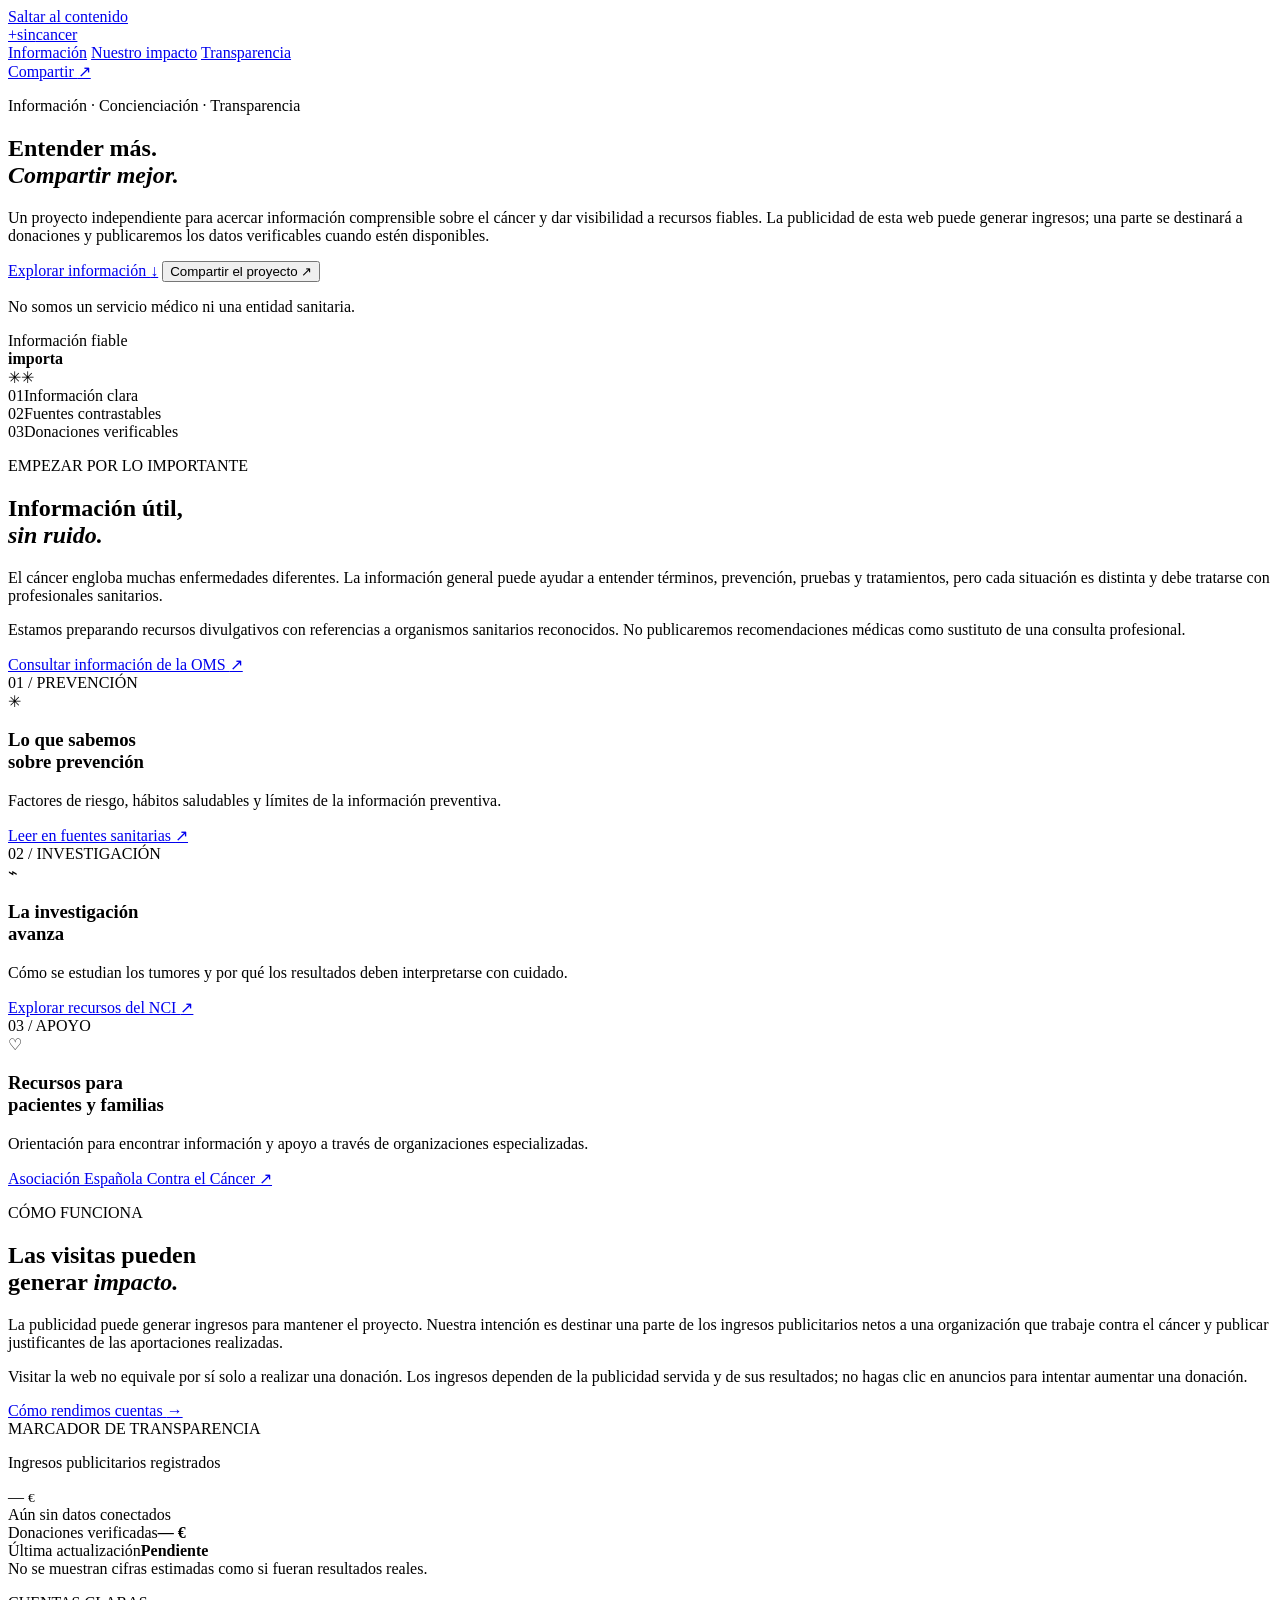
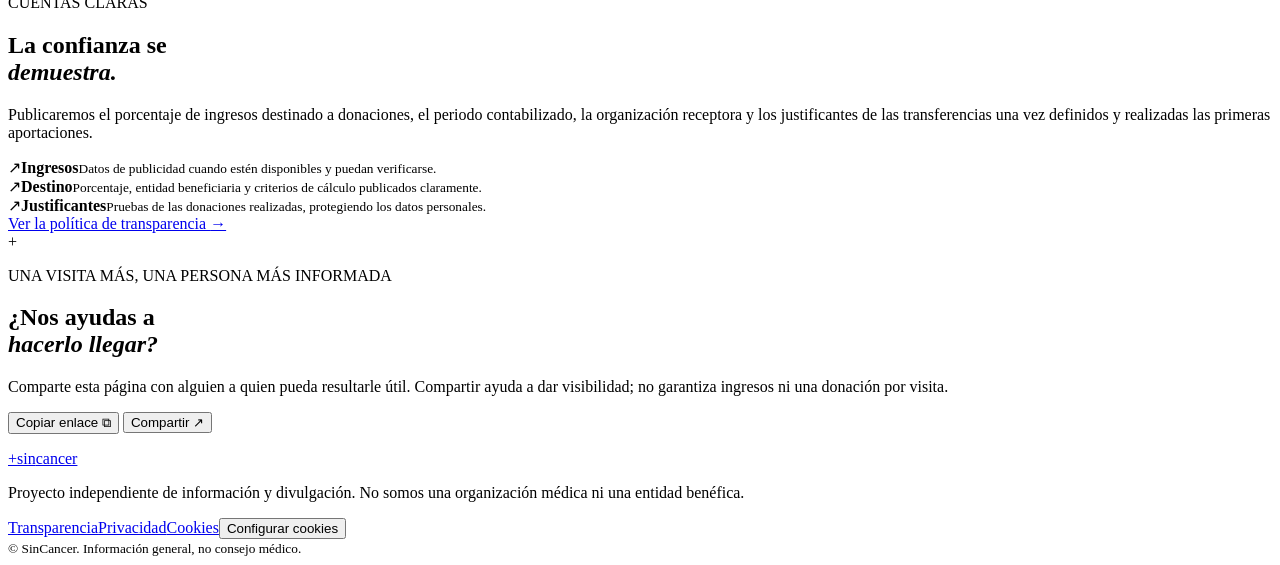
==== index.html @ ad0c5708 "Create initial SinCancer website" ====
<!doctype html>
<html lang="es">
<head>
  <meta charset="utf-8">
  <meta name="viewport" content="width=device-width, initial-scale=1">
  <meta name="theme-color" content="#123b35">
  <meta name="description" content="SinCancer comparte información clara sobre prevención, investigación y recursos relacionados con el cáncer. Parte de los ingresos publicitarios se destinará a donaciones, con información pública cuando existan aportaciones verificadas.">
  <meta property="og:type" content="website">
  <meta property="og:title" content="SinCancer — información que puede ayudar">
  <meta property="og:description" content="Información sobre el cáncer y un compromiso de transparencia con las donaciones.">
  <title>SinCancer — información que puede ayudar</title>
  <link rel="icon" href="data:image/svg+xml,%3Csvg xmlns='http://www.w3.org/2000/svg' viewBox='0 0 100 100'%3E%3Crect width='100' height='100' rx='24' fill='%23123b35'/%3E%3Cpath d='M50 18c-17 0-29 12-29 29 0 22 29 38 29 38s29-16 29-38C79 30 67 18 50 18z' fill='none' stroke='%23e8b66b' stroke-width='7'/%3E%3Cpath d='M34 49h32M50 33v32' stroke='%23fffaf2' stroke-width='7' stroke-linecap='round'/%3E%3C/svg>">
  <link rel="stylesheet" href="styles.css">
</head>
<body>
  <a class="skip-link" href="#contenido">Saltar al contenido</a>
  <header class="site-header">
    <a class="brand" href="#inicio" aria-label="SinCancer, inicio"><span class="brand-mark" aria-hidden="true">+</span><span>sin<span class="brand-accent">cancer</span></span></a>
    <nav aria-label="Navegación principal">
      <a href="#informacion">Información</a>
      <a href="#impacto">Nuestro impacto</a>
      <a href="#transparencia">Transparencia</a>
    </nav>
    <a class="header-cta" href="#compartir">Compartir <span aria-hidden="true">↗</span></a>
  </header>

  <main id="contenido">
    <section class="hero" id="inicio">
      <div class="hero-copy">
        <p class="eyebrow"><span class="eyebrow-dot"></span> Información · Concienciación · Transparencia</p>
        <h1>Entender más.<br><em>Compartir mejor.</em></h1>
        <p class="hero-intro">Un proyecto independiente para acercar información comprensible sobre el cáncer y dar visibilidad a recursos fiables. La publicidad de esta web puede generar ingresos; una parte se destinará a donaciones y publicaremos los datos verificables cuando estén disponibles.</p>
        <div class="hero-actions">
          <a class="button button-primary" href="#informacion">Explorar información <span aria-hidden="true">↓</span></a>
          <button class="button button-secondary" id="share-hero" type="button">Compartir el proyecto <span aria-hidden="true">↗</span></button>
        </div>
        <p class="small-note">No somos un servicio médico ni una entidad sanitaria.</p>
      </div>
      <div class="hero-art" aria-label="Ilustración decorativa de un lazo de concienciación">
        <div class="art-orbit orbit-one"></div><div class="art-orbit orbit-two"></div>
        <div class="art-sun"></div>
        <div class="ribbon" aria-hidden="true"><span></span></div>
        <div class="art-caption"><span class="caption-dot"></span><span>Información fiable<br><strong>importa</strong></span></div>
        <span class="art-star star-one">✳</span><span class="art-star star-two">✳</span>
      </div>
    </section>

    <section class="trust-strip" aria-label="Principios del proyecto">
      <div><span class="strip-icon">01</span><span>Información clara</span></div>
      <div><span class="strip-icon">02</span><span>Fuentes contrastables</span></div>
      <div><span class="strip-icon">03</span><span>Donaciones verificables</span></div>
    </section>

    <section class="section intro-section" id="informacion">
      <div class="section-heading">
        <p class="eyebrow">EMPEZAR POR LO IMPORTANTE</p>
        <h2>Información útil,<br><em>sin ruido.</em></h2>
      </div>
      <div class="intro-text">
        <p>El cáncer engloba muchas enfermedades diferentes. La información general puede ayudar a entender términos, prevención, pruebas y tratamientos, pero cada situación es distinta y debe tratarse con profesionales sanitarios.</p>
        <p>Estamos preparando recursos divulgativos con referencias a organismos sanitarios reconocidos. No publicaremos recomendaciones médicas como sustituto de una consulta profesional.</p>
        <a class="text-link" href="https://www.who.int/es/health-topics/cancer" target="_blank" rel="noopener noreferrer">Consultar información de la OMS <span aria-hidden="true">↗</span></a>
      </div>
    </section>

    <section class="topics" aria-label="Temas informativos">
      <article class="topic-card topic-dark">
        <div class="topic-number">01 / PREVENCIÓN</div><div class="topic-symbol" aria-hidden="true">✳</div>
        <h3>Lo que sabemos<br>sobre prevención</h3>
        <p>Factores de riesgo, hábitos saludables y límites de la información preventiva.</p>
        <a href="https://www.who.int/es/health-topics/cancer" target="_blank" rel="noopener noreferrer">Leer en fuentes sanitarias <span>↗</span></a>
      </article>
      <article class="topic-card topic-light">
        <div class="topic-number">02 / INVESTIGACIÓN</div><div class="topic-symbol" aria-hidden="true">⌁</div>
        <h3>La investigación<br>avanza</h3>
        <p>Cómo se estudian los tumores y por qué los resultados deben interpretarse con cuidado.</p>
        <a href="https://www.cancer.gov/espanol" target="_blank" rel="noopener noreferrer">Explorar recursos del NCI <span>↗</span></a>
      </article>
      <article class="topic-card topic-peach">
        <div class="topic-number">03 / APOYO</div><div class="topic-symbol" aria-hidden="true">♡</div>
        <h3>Recursos para<br>pacientes y familias</h3>
        <p>Orientación para encontrar información y apoyo a través de organizaciones especializadas.</p>
        <a href="https://www.contraelcancer.es/" target="_blank" rel="noopener noreferrer">Asociación Española Contra el Cáncer <span>↗</span></a>
      </article>
    </section>

    <section class="impact-section" id="impacto">
      <div class="impact-copy">
        <p class="eyebrow eyebrow-light">CÓMO FUNCIONA</p>
        <h2>Las visitas pueden<br>generar <em>impacto.</em></h2>
        <p>La publicidad puede generar ingresos para mantener el proyecto. Nuestra intención es destinar una parte de los ingresos publicitarios netos a una organización que trabaje contra el cáncer y publicar justificantes de las aportaciones realizadas.</p>
        <p class="impact-caveat">Visitar la web no equivale por sí solo a realizar una donación. Los ingresos dependen de la publicidad servida y de sus resultados; no hagas clic en anuncios para intentar aumentar una donación.</p>
        <a class="button button-cream" href="#transparencia">Cómo rendimos cuentas <span aria-hidden="true">→</span></a>
      </div>
      <div class="impact-panel">
        <div class="panel-top"><span>MARCADOR DE TRANSPARENCIA</span><span class="live-dot"></span></div>
        <div class="metric-block">
          <p>Ingresos publicitarios registrados</p>
          <div class="metric-value">— <small>€</small></div>
          <span class="metric-status">Aún sin datos conectados</span>
        </div>
        <div class="metric-divider"></div>
        <div class="metric-row"><span>Donaciones verificadas</span><strong>— €</strong></div>
        <div class="metric-row"><span>Última actualización</span><strong>Pendiente</strong></div>
        <div class="panel-foot">No se muestran cifras estimadas como si fueran resultados reales.</div>
      </div>
    </section>

    <section class="section transparency-section" id="transparencia">
      <div class="section-heading">
        <p class="eyebrow">CUENTAS CLARAS</p>
        <h2>La confianza se<br><em>demuestra.</em></h2>
      </div>
      <div class="transparency-content">
        <p>Publicaremos el porcentaje de ingresos destinado a donaciones, el periodo contabilizado, la organización receptora y los justificantes de las transferencias una vez definidos y realizadas las primeras aportaciones.</p>
        <div class="transparency-list">
          <div><span class="check-mark">↗</span><span><strong>Ingresos</strong><small>Datos de publicidad cuando estén disponibles y puedan verificarse.</small></span></div>
          <div><span class="check-mark">↗</span><span><strong>Destino</strong><small>Porcentaje, entidad beneficiaria y criterios de cálculo publicados claramente.</small></span></div>
          <div><span class="check-mark">↗</span><span><strong>Justificantes</strong><small>Pruebas de las donaciones realizadas, protegiendo los datos personales.</small></span></div>
        </div>
        <a class="text-link" href="transparencia.html">Ver la política de transparencia <span aria-hidden="true">→</span></a>
      </div>
    </section>

    <section class="share-section" id="compartir">
      <div class="share-decoration" aria-hidden="true">+</div>
      <p class="eyebrow">UNA VISITA MÁS, UNA PERSONA MÁS INFORMADA</p>
      <h2>¿Nos ayudas a<br><em>hacerlo llegar?</em></h2>
      <p>Comparte esta página con alguien a quien pueda resultarle útil. Compartir ayuda a dar visibilidad; no garantiza ingresos ni una donación por visita.</p>
      <div class="share-actions">
        <button class="button button-primary" id="copy-link" type="button">Copiar enlace <span aria-hidden="true">⧉</span></button>
        <button class="button button-secondary" id="native-share" type="button">Compartir <span aria-hidden="true">↗</span></button>
      </div>
      <p class="share-feedback" id="share-feedback" role="status" aria-live="polite"></p>
    </section>
  </main>

  <footer class="site-footer">
    <a class="brand footer-brand" href="#inicio"><span class="brand-mark" aria-hidden="true">+</span><span>sin<span class="brand-accent">cancer</span></span></a>
    <p>Proyecto independiente de información y divulgación. No somos una organización médica ni una entidad benéfica.</p>
    <div class="footer-links"><a href="transparencia.html">Transparencia</a><a href="privacidad.html">Privacidad</a><a href="cookies.html">Cookies</a><button id="cookie-settings" type="button">Configurar cookies</button></div>
    <small>© <span id="year"></span> SinCancer. Información general, no consejo médico.</small>
  </footer>

  <div class="cookie-banner" id="cookie-banner" hidden>
    <div><strong>Tu privacidad importa</strong><p>Usaremos cookies no esenciales y tecnologías similares solo de acuerdo con tu elección. Consulta nuestra <a href="cookies.html">política de cookies</a>.</p></div>
    <div class="cookie-actions"><button class="button button-secondary button-small" id="reject-cookies" type="button">Rechazar opcionales</button><button class="button button-primary button-small" id="accept-cookies" type="button">Aceptar opcionales</button></div>
  </div>
  <script src="script.js" defer></script>
</body>
</html>
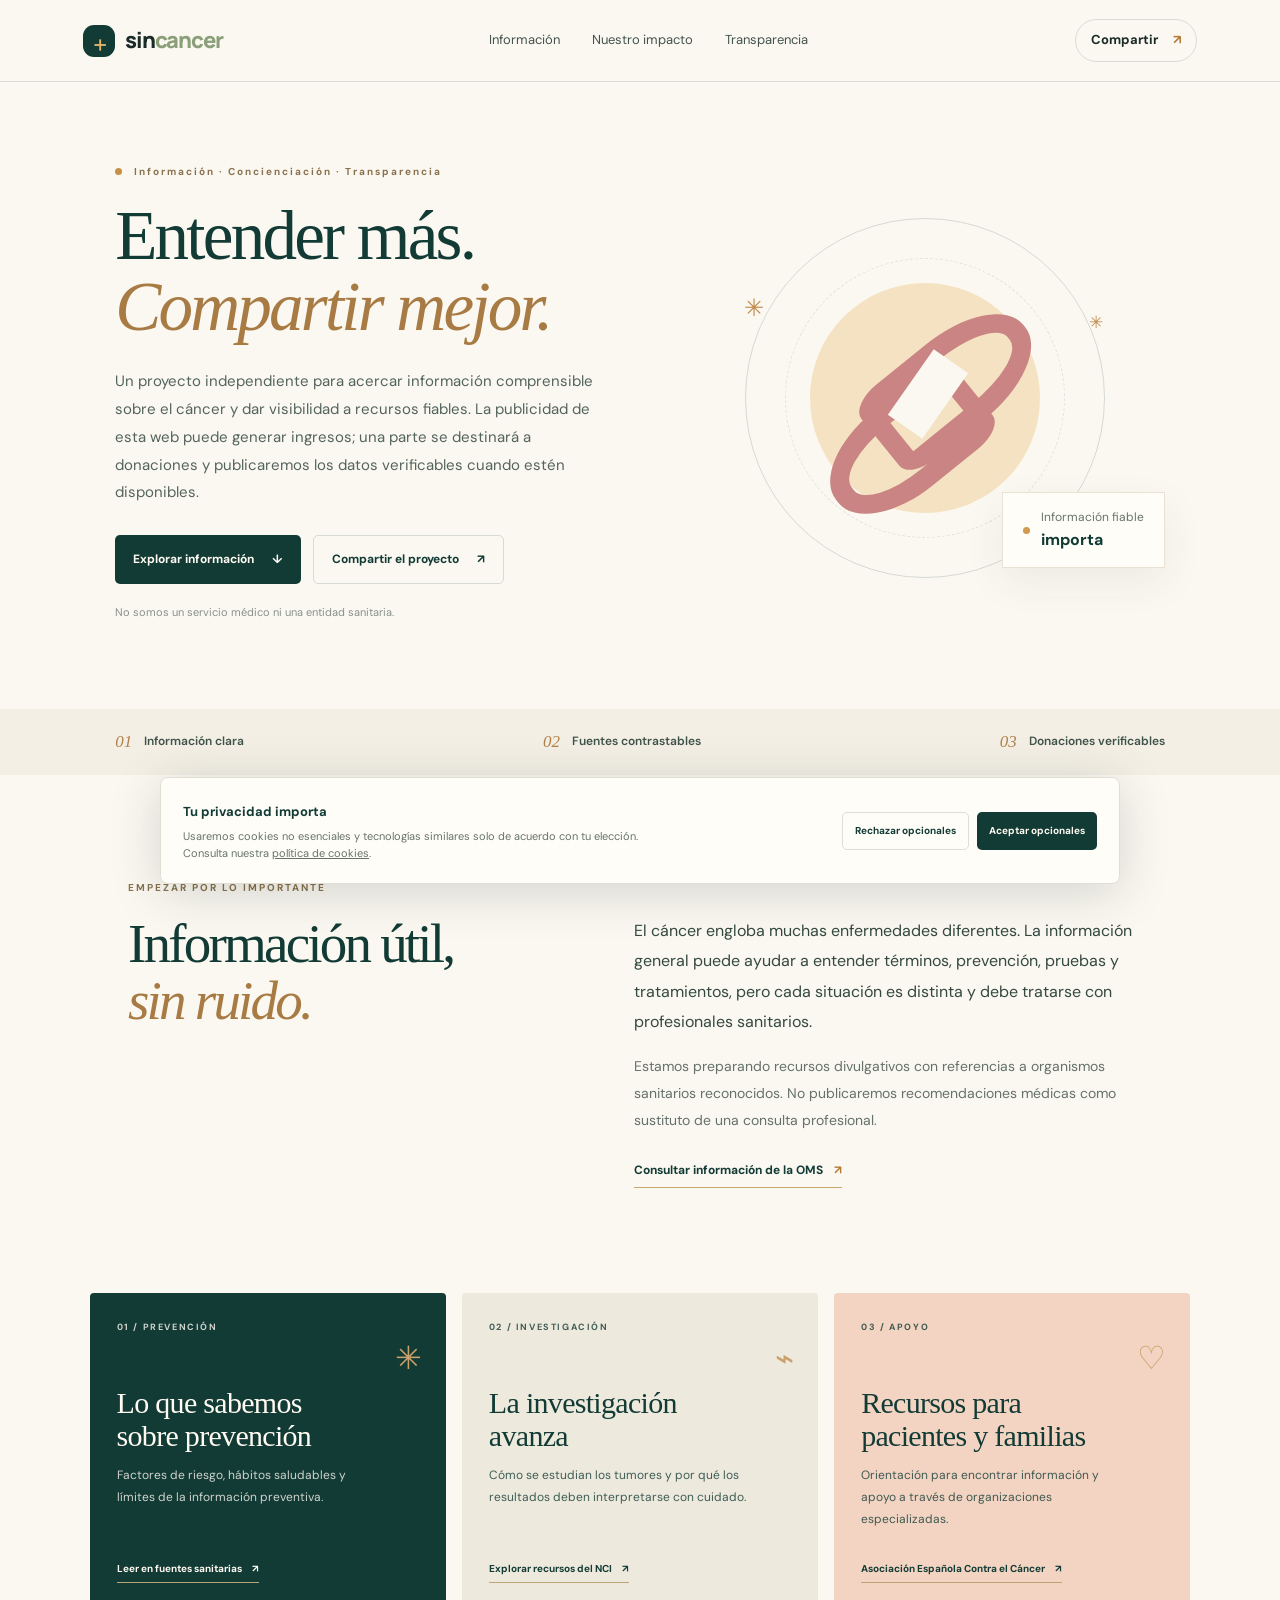
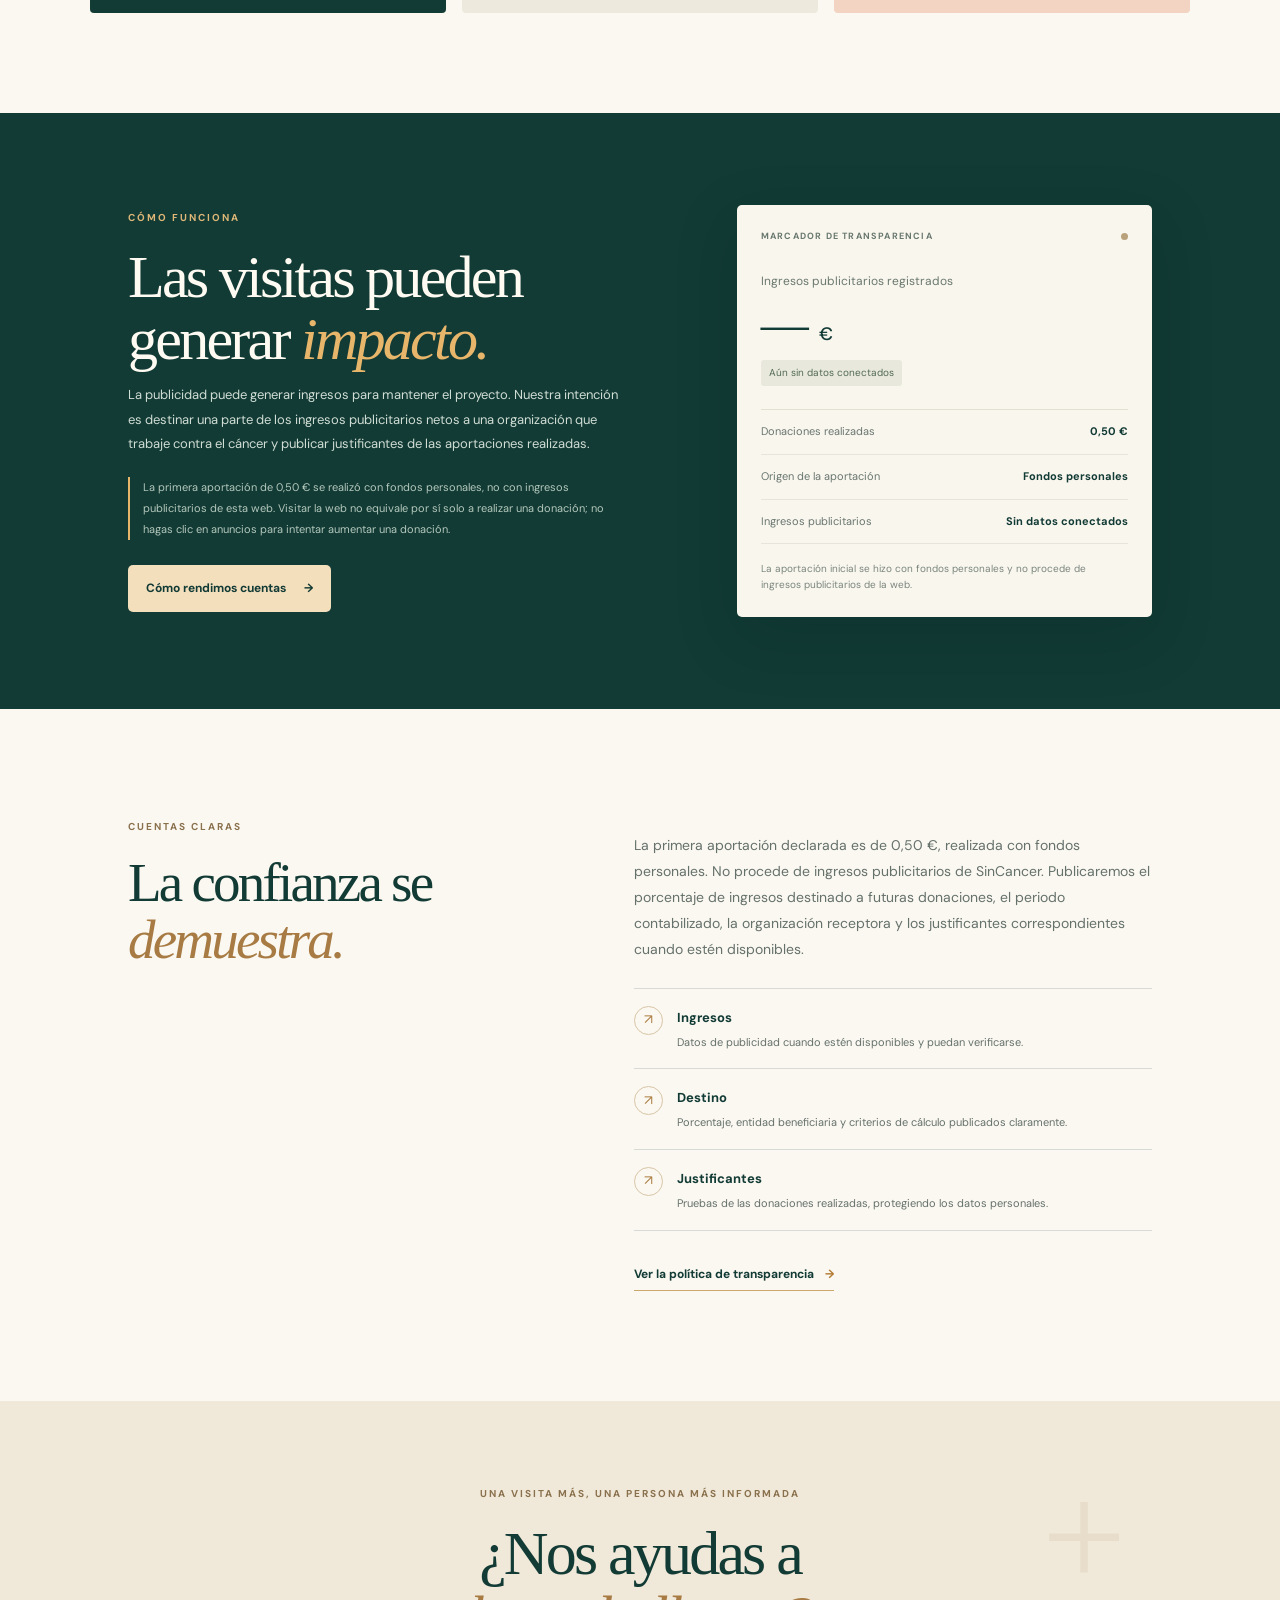
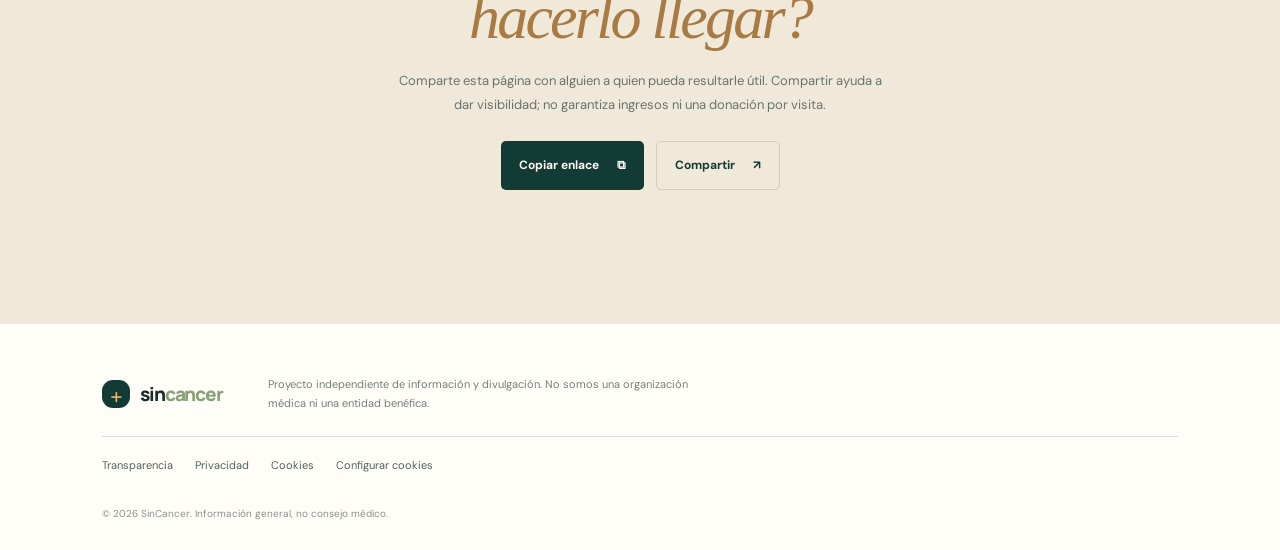
==== commit 5d135aee: "Actualizar marcador con primera donación personal" ====
--- a/index.html
+++ b/index.html
@@ -23,7 +23,6 @@
     </nav>
     <a class="header-cta" href="#compartir">Compartir <span aria-hidden="true">↗</span></a>
   </header>
-
   <main id="contenido">
     <section class="hero" id="inicio">
       <div class="hero-copy">
@@ -37,82 +36,51 @@
         <p class="small-note">No somos un servicio médico ni una entidad sanitaria.</p>
       </div>
       <div class="hero-art" aria-label="Ilustración decorativa de un lazo de concienciación">
-        <div class="art-orbit orbit-one"></div><div class="art-orbit orbit-two"></div>
-        <div class="art-sun"></div>
+        <div class="art-orbit orbit-one"></div><div class="art-orbit orbit-two"></div><div class="art-sun"></div>
         <div class="ribbon" aria-hidden="true"><span></span></div>
         <div class="art-caption"><span class="caption-dot"></span><span>Información fiable<br><strong>importa</strong></span></div>
         <span class="art-star star-one">✳</span><span class="art-star star-two">✳</span>
       </div>
     </section>
-
     <section class="trust-strip" aria-label="Principios del proyecto">
       <div><span class="strip-icon">01</span><span>Información clara</span></div>
       <div><span class="strip-icon">02</span><span>Fuentes contrastables</span></div>
       <div><span class="strip-icon">03</span><span>Donaciones verificables</span></div>
     </section>
-
     <section class="section intro-section" id="informacion">
-      <div class="section-heading">
-        <p class="eyebrow">EMPEZAR POR LO IMPORTANTE</p>
-        <h2>Información útil,<br><em>sin ruido.</em></h2>
-      </div>
+      <div class="section-heading"><p class="eyebrow">EMPEZAR POR LO IMPORTANTE</p><h2>Información útil,<br><em>sin ruido.</em></h2></div>
       <div class="intro-text">
         <p>El cáncer engloba muchas enfermedades diferentes. La información general puede ayudar a entender términos, prevención, pruebas y tratamientos, pero cada situación es distinta y debe tratarse con profesionales sanitarios.</p>
         <p>Estamos preparando recursos divulgativos con referencias a organismos sanitarios reconocidos. No publicaremos recomendaciones médicas como sustituto de una consulta profesional.</p>
         <a class="text-link" href="https://www.who.int/es/health-topics/cancer" target="_blank" rel="noopener noreferrer">Consultar información de la OMS <span aria-hidden="true">↗</span></a>
       </div>
     </section>
-
     <section class="topics" aria-label="Temas informativos">
-      <article class="topic-card topic-dark">
-        <div class="topic-number">01 / PREVENCIÓN</div><div class="topic-symbol" aria-hidden="true">✳</div>
-        <h3>Lo que sabemos<br>sobre prevención</h3>
-        <p>Factores de riesgo, hábitos saludables y límites de la información preventiva.</p>
-        <a href="https://www.who.int/es/health-topics/cancer" target="_blank" rel="noopener noreferrer">Leer en fuentes sanitarias <span>↗</span></a>
-      </article>
-      <article class="topic-card topic-light">
-        <div class="topic-number">02 / INVESTIGACIÓN</div><div class="topic-symbol" aria-hidden="true">⌁</div>
-        <h3>La investigación<br>avanza</h3>
-        <p>Cómo se estudian los tumores y por qué los resultados deben interpretarse con cuidado.</p>
-        <a href="https://www.cancer.gov/espanol" target="_blank" rel="noopener noreferrer">Explorar recursos del NCI <span>↗</span></a>
-      </article>
-      <article class="topic-card topic-peach">
-        <div class="topic-number">03 / APOYO</div><div class="topic-symbol" aria-hidden="true">♡</div>
-        <h3>Recursos para<br>pacientes y familias</h3>
-        <p>Orientación para encontrar información y apoyo a través de organizaciones especializadas.</p>
-        <a href="https://www.contraelcancer.es/" target="_blank" rel="noopener noreferrer">Asociación Española Contra el Cáncer <span>↗</span></a>
-      </article>
+      <article class="topic-card topic-dark"><div class="topic-number">01 / PREVENCIÓN</div><div class="topic-symbol" aria-hidden="true">✳</div><h3>Lo que sabemos<br>sobre prevención</h3><p>Factores de riesgo, hábitos saludables y límites de la información preventiva.</p><a href="https://www.who.int/es/health-topics/cancer" target="_blank" rel="noopener noreferrer">Leer en fuentes sanitarias <span>↗</span></a></article>
+      <article class="topic-card topic-light"><div class="topic-number">02 / INVESTIGACIÓN</div><div class="topic-symbol" aria-hidden="true">⌁</div><h3>La investigación<br>avanza</h3><p>Cómo se estudian los tumores y por qué los resultados deben interpretarse con cuidado.</p><a href="https://www.cancer.gov/espanol" target="_blank" rel="noopener noreferrer">Explorar recursos del NCI <span>↗</span></a></article>
+      <article class="topic-card topic-peach"><div class="topic-number">03 / APOYO</div><div class="topic-symbol" aria-hidden="true">♡</div><h3>Recursos para<br>pacientes y familias</h3><p>Orientación para encontrar información y apoyo a través de organizaciones especializadas.</p><a href="https://www.contraelcancer.es/" target="_blank" rel="noopener noreferrer">Asociación Española Contra el Cáncer <span>↗</span></a></article>
     </section>
-
     <section class="impact-section" id="impacto">
       <div class="impact-copy">
-        <p class="eyebrow eyebrow-light">CÓMO FUNCIONA</p>
-        <h2>Las visitas pueden<br>generar <em>impacto.</em></h2>
+        <p class="eyebrow eyebrow-light">CÓMO FUNCIONA</p><h2>Las visitas pueden<br>generar <em>impacto.</em></h2>
         <p>La publicidad puede generar ingresos para mantener el proyecto. Nuestra intención es destinar una parte de los ingresos publicitarios netos a una organización que trabaje contra el cáncer y publicar justificantes de las aportaciones realizadas.</p>
-        <p class="impact-caveat">Visitar la web no equivale por sí solo a realizar una donación. Los ingresos dependen de la publicidad servida y de sus resultados; no hagas clic en anuncios para intentar aumentar una donación.</p>
+        <p class="impact-caveat">La primera aportación de 0,50 € se realizó con fondos personales, no con ingresos publicitarios de esta web. Visitar la web no equivale por sí solo a realizar una donación; no hagas clic en anuncios para intentar aumentar una donación.</p>
         <a class="button button-cream" href="#transparencia">Cómo rendimos cuentas <span aria-hidden="true">→</span></a>
       </div>
       <div class="impact-panel">
         <div class="panel-top"><span>MARCADOR DE TRANSPARENCIA</span><span class="live-dot"></span></div>
-        <div class="metric-block">
-          <p>Ingresos publicitarios registrados</p>
-          <div class="metric-value">— <small>€</small></div>
-          <span class="metric-status">Aún sin datos conectados</span>
-        </div>
+        <div class="metric-block"><p>Ingresos publicitarios registrados</p><div class="metric-value">— <small>€</small></div><span class="metric-status">Aún sin datos conectados</span></div>
         <div class="metric-divider"></div>
-        <div class="metric-row"><span>Donaciones verificadas</span><strong>— €</strong></div>
-        <div class="metric-row"><span>Última actualización</span><strong>Pendiente</strong></div>
-        <div class="panel-foot">No se muestran cifras estimadas como si fueran resultados reales.</div>
+        <div class="metric-row"><span>Donaciones realizadas</span><strong>0,50 €</strong></div>
+        <div class="metric-row"><span>Origen de la aportación</span><strong>Fondos personales</strong></div>
+        <div class="metric-row"><span>Ingresos publicitarios</span><strong>Sin datos conectados</strong></div>
+        <div class="panel-foot">La aportación inicial se hizo con fondos personales y no procede de ingresos publicitarios de la web.</div>
       </div>
     </section>
-
     <section class="section transparency-section" id="transparencia">
-      <div class="section-heading">
-        <p class="eyebrow">CUENTAS CLARAS</p>
-        <h2>La confianza se<br><em>demuestra.</em></h2>
-      </div>
+      <div class="section-heading"><p class="eyebrow">CUENTAS CLARAS</p><h2>La confianza se<br><em>demuestra.</em></h2></div>
       <div class="transparency-content">
-        <p>Publicaremos el porcentaje de ingresos destinado a donaciones, el periodo contabilizado, la organización receptora y los justificantes de las transferencias una vez definidos y realizadas las primeras aportaciones.</p>
+        <p>La primera aportación declarada es de 0,50 €, realizada con fondos personales. No procede de ingresos publicitarios de SinCancer. Publicaremos el porcentaje de ingresos destinado a futuras donaciones, el periodo contabilizado, la organización receptora y los justificantes correspondientes cuando estén disponibles.</p>
         <div class="transparency-list">
           <div><span class="check-mark">↗</span><span><strong>Ingresos</strong><small>Datos de publicidad cuando estén disponibles y puedan verificarse.</small></span></div>
           <div><span class="check-mark">↗</span><span><strong>Destino</strong><small>Porcentaje, entidad beneficiaria y criterios de cálculo publicados claramente.</small></span></div>
@@ -121,31 +89,20 @@
         <a class="text-link" href="transparencia.html">Ver la política de transparencia <span aria-hidden="true">→</span></a>
       </div>
     </section>
-
     <section class="share-section" id="compartir">
-      <div class="share-decoration" aria-hidden="true">+</div>
-      <p class="eyebrow">UNA VISITA MÁS, UNA PERSONA MÁS INFORMADA</p>
-      <h2>¿Nos ayudas a<br><em>hacerlo llegar?</em></h2>
+      <div class="share-decoration" aria-hidden="true">+</div><p class="eyebrow">UNA VISITA MÁS, UNA PERSONA MÁS INFORMADA</p><h2>¿Nos ayudas a<br><em>hacerlo llegar?</em></h2>
       <p>Comparte esta página con alguien a quien pueda resultarle útil. Compartir ayuda a dar visibilidad; no garantiza ingresos ni una donación por visita.</p>
-      <div class="share-actions">
-        <button class="button button-primary" id="copy-link" type="button">Copiar enlace <span aria-hidden="true">⧉</span></button>
-        <button class="button button-secondary" id="native-share" type="button">Compartir <span aria-hidden="true">↗</span></button>
-      </div>
+      <div class="share-actions"><button class="button button-primary" id="copy-link" type="button">Copiar enlace <span aria-hidden="true">⧉</span></button><button class="button button-secondary" id="native-share" type="button">Compartir <span aria-hidden="true">↗</span></button></div>
       <p class="share-feedback" id="share-feedback" role="status" aria-live="polite"></p>
     </section>
   </main>
-
   <footer class="site-footer">
     <a class="brand footer-brand" href="#inicio"><span class="brand-mark" aria-hidden="true">+</span><span>sin<span class="brand-accent">cancer</span></span></a>
     <p>Proyecto independiente de información y divulgación. No somos una organización médica ni una entidad benéfica.</p>
     <div class="footer-links"><a href="transparencia.html">Transparencia</a><a href="privacidad.html">Privacidad</a><a href="cookies.html">Cookies</a><button id="cookie-settings" type="button">Configurar cookies</button></div>
     <small>© <span id="year"></span> SinCancer. Información general, no consejo médico.</small>
   </footer>
-
-  <div class="cookie-banner" id="cookie-banner" hidden>
-    <div><strong>Tu privacidad importa</strong><p>Usaremos cookies no esenciales y tecnologías similares solo de acuerdo con tu elección. Consulta nuestra <a href="cookies.html">política de cookies</a>.</p></div>
-    <div class="cookie-actions"><button class="button button-secondary button-small" id="reject-cookies" type="button">Rechazar opcionales</button><button class="button button-primary button-small" id="accept-cookies" type="button">Aceptar opcionales</button></div>
-  </div>
+  <div class="cookie-banner" id="cookie-banner" hidden><div><strong>Tu privacidad importa</strong><p>Usaremos cookies no esenciales y tecnologías similares solo de acuerdo con tu elección. Consulta nuestra <a href="cookies.html">política de cookies</a>.</p></div><div class="cookie-actions"><button class="button button-secondary button-small" id="reject-cookies" type="button">Rechazar opcionales</button><button class="button button-primary button-small" id="accept-cookies" type="button">Aceptar opcionales</button></div></div>
   <script src="script.js" defer></script>
 </body>
 </html>
--- a/styles.css
+++ b/styles.css
@@ -0,0 +1,4 @@
+@import url('https://fonts.googleapis.com/css2?family=DM+Sans:wght@400;500;600;700&family=Manrope:wght@400;500;600;700;800&display=swap');
+:root{--green:#123b35;--green2:#1d5148;--cream:#fbf8f1;--paper:#f3efe5;--peach:#f3d4c2;--gold:#e8b66b;--ink:#1b2c28;--muted:#64716b;--line:rgba(18,59,53,.15);--serif:Georgia,'Times New Roman',serif}
+*{box-sizing:border-box}html{scroll-behavior:smooth;scroll-padding-top:90px}body{margin:0;background:var(--cream);color:var(--ink);font-family:'DM Sans',Arial,sans-serif;line-height:1.6}a{color:inherit;text-decoration:none}button{font:inherit;cursor:pointer}.skip-link{position:absolute;left:-9999px;top:8px;background:#fff;padding:10px;z-index:20}.skip-link:focus{left:8px}.site-header{height:82px;padding:0 6.5%;display:flex;align-items:center;justify-content:space-between;border-bottom:1px solid var(--line);background:rgba(251,248,241,.94);position:sticky;top:0;z-index:10;backdrop-filter:blur(12px)}.brand{display:inline-flex;align-items:center;gap:10px;font-family:Manrope,sans-serif;font-size:22px;font-weight:800;letter-spacing:-1.2px}.brand-mark{display:grid;place-items:center;width:32px;height:32px;background:var(--green);color:var(--gold);border-radius:11px;font-size:25px;font-weight:500}.brand-accent{color:#8b9f79}.site-header nav{display:flex;gap:32px;font-size:13px;color:#43534d}.site-header nav a:hover,.footer-links a:hover{color:#b37c35}.header-cta{border:1px solid var(--line);padding:10px 15px;border-radius:30px;font-size:13px;font-weight:700}.header-cta span{margin-left:12px;color:#b37c35}.hero{min-height:590px;padding:82px 9% 76px;display:grid;grid-template-columns:1.05fr .95fr;align-items:center;gap:4%;overflow:hidden}.hero-copy{max-width:590px}.eyebrow{font-size:10px;letter-spacing:2px;font-weight:700;color:#8a714d;margin:0 0 20px}.eyebrow-dot,.caption-dot,.live-dot{display:inline-block;width:7px;height:7px;border-radius:50%;background:#c89047;margin-right:8px}.hero h1,.section h2,.impact-section h2,.share-section h2{font:500 clamp(48px,5.4vw,76px)/1.03 var(--serif);letter-spacing:-2.8px;margin:0;color:var(--green)}h1 em,h2 em{font-weight:400;color:#a77b43}.hero-intro{max-width:500px;color:#53645d;font-size:15px;line-height:1.85;margin:26px 0 28px}.hero-actions,.share-actions{display:flex;gap:12px;flex-wrap:wrap}.button{border:0;border-radius:5px;padding:14px 18px;display:inline-flex;align-items:center;justify-content:center;gap:18px;font-size:12px;font-weight:700;transition:transform .2s,background .2s}.button:hover{transform:translateY(-2px)}.button-primary{background:var(--green);color:#fffaf2}.button-primary:hover{background:var(--green2)}.button-secondary{background:transparent;border:1px solid var(--line);color:var(--green)}.button-secondary:hover{background:#f0eadf}.small-note{font-size:11px;color:#879189;margin-top:20px}.hero-art{height:390px;position:relative;display:grid;place-items:center}.art-orbit{position:absolute;border:1px solid rgba(18,59,53,.16);border-radius:50%;width:360px;height:360px}.orbit-two{width:280px;height:280px;border-style:dashed;opacity:.7}.art-sun{position:absolute;width:230px;height:230px;border-radius:50%;background:#f1d7a9;opacity:.65}.ribbon{position:relative;width:112px;height:240px;transform:rotate(37deg);z-index:2}.ribbon:before,.ribbon:after{content:"";position:absolute;left:22px;top:0;width:55px;height:145px;border:20px solid #c98483;border-radius:48% 48% 18% 18%;transform:rotate(14deg);background:transparent}.ribbon:after{left:22px;top:83px;height:135px;transform:rotate(194deg);border-color:#c98483}.ribbon span{position:absolute;left:35px;top:75px;width:42px;height:80px;background:var(--cream);z-index:2;transform:rotate(-2deg)}.art-caption{position:absolute;right:0;bottom:25px;background:#fffdf8;box-shadow:0 14px 40px #183b3012;border:1px solid #e8e1d4;padding:15px 20px;display:flex;align-items:center;font-size:12px;color:#66736c;gap:3px;z-index:3}.art-caption strong{color:var(--green);font-size:16px}.caption-dot{background:#d09a52}.art-star{position:absolute;color:#c18b4c;font-size:24px}.star-one{left:12%;top:22%}.star-two{right:13%;top:27%;font-size:17px}.trust-strip{background:var(--paper);padding:23px 9%;display:flex;justify-content:space-between;gap:20px}.trust-strip>div{display:flex;align-items:center;gap:12px;font-size:12px;font-weight:600;color:#40534a}.strip-icon{font:italic 17px var(--serif);color:#b2824a}.section{padding:105px 10%;display:grid;grid-template-columns:.9fr 1.1fr;gap:8%;align-items:start}.section h2{font-size:clamp(40px,4.3vw,58px)}.intro-text{padding-top:20px;max-width:590px;color:#65716b;font-size:14px;line-height:1.9}.intro-text p:first-child{color:#344940;font-size:16px}.text-link{display:inline-block;margin-top:12px;color:var(--green);font-size:12px;font-weight:700;border-bottom:1px solid #cba76d;padding-bottom:5px}.text-link span{margin-left:8px;color:#b37c35}.topics{padding:0 7% 100px;display:grid;grid-template-columns:repeat(3,1fr);gap:16px}.topic-card{padding:27px 27px 30px;min-height:320px;position:relative;display:flex;flex-direction:column;align-items:flex-start;border-radius:4px}.topic-dark{background:var(--green);color:#fffaf2}.topic-light{background:#eee9dd;color:var(--green)}.topic-peach{background:var(--peach);color:var(--green)}.topic-number{font-size:9px;letter-spacing:1.6px;font-weight:700;opacity:.8}.topic-symbol{position:absolute;right:24px;top:40px;font-size:32px;color:#caa16b}.topic-card h3{font:500 30px/1.1 var(--serif);letter-spacing:-.7px;margin:52px 0 13px}.topic-card p{font-size:12px;line-height:1.8;opacity:.8;max-width:260px;margin:0 0 24px}.topic-card a{font-size:10px;font-weight:700;margin-top:auto;border-bottom:1px solid #bba477;padding-bottom:5px}.topic-card a span{margin-left:8px}.impact-section{background:var(--green);color:#f9f4e9;padding:92px 10%;display:grid;grid-template-columns:1fr .82fr;gap:10%;align-items:center}.eyebrow-light{color:#dfb777}.impact-section h2{color:#fffaf2;font-size:clamp(42px,4.7vw,62px)}.impact-section h2 em{color:#e8b66b}.impact-copy>p:not(.eyebrow){font-size:13px;line-height:1.9;color:#d0ddd4;max-width:520px}.impact-caveat{font-size:11px!important;color:#b4c8bc!important;border-left:2px solid #e8b66b;padding-left:13px;margin:20px 0 25px}.button-cream{background:#f4dfbd;color:var(--green)}.impact-panel{background:#f9f6ee;color:var(--green);padding:24px;border-radius:5px;box-shadow:0 20px 60px #071f1b35}.panel-top{display:flex;justify-content:space-between;align-items:center;font-size:9px;letter-spacing:1.2px;font-weight:700;color:#69786e}.live-dot{margin:0;background:#b9a27b}.metric-block{padding:29px 0 23px}.metric-block p{font-size:12px;color:#6a786e;margin:0 0 6px}.metric-value{font:500 48px/1.1 var(--serif);letter-spacing:-1px}.metric-value small{font:500 18px 'DM Sans',sans-serif}.metric-status{display:inline-block;margin-top:10px;padding:5px 8px;background:#e8e9dc;border-radius:3px;font-size:10px;color:#526a54}.metric-divider{height:1px;background:#e4dfd3}.metric-row{display:flex;justify-content:space-between;gap:15px;padding:13px 0;border-bottom:1px solid #e9e4d9;font-size:11px}.metric-row span{color:#69766f}.metric-row strong{font-weight:700}.panel-foot{font-size:10px;color:#7a867d;line-height:1.6;margin-top:17px}.transparency-section{padding-top:110px;padding-bottom:110px}.transparency-content{max-width:590px;color:#65716b;font-size:14px;line-height:1.85}.transparency-list{margin:25px 0 20px;border-top:1px solid var(--line)}.transparency-list>div{display:flex;gap:14px;padding:17px 0;border-bottom:1px solid var(--line)}.check-mark{width:29px;height:29px;flex:0 0 29px;border:1px solid #d8c5a7;border-radius:50%;display:grid;place-items:center;color:#ad8047}.transparency-list strong,.transparency-list small{display:block}.transparency-list strong{color:var(--green);font-size:13px}.transparency-list small{font-size:11px;line-height:1.6;margin-top:4px}.share-section{text-align:center;background:#f0e8d9;padding:85px 20px 90px;position:relative;overflow:hidden}.share-decoration{position:absolute;right:12%;top:15px;font-size:150px;color:#dfd3bd;font-family:var(--serif);opacity:.5}.share-section .eyebrow{position:relative}.share-section h2{position:relative;font-size:clamp(43px,5vw,62px)}.share-section>p:not(.eyebrow):not(.share-feedback){max-width:500px;margin:20px auto 25px;font-size:13px;line-height:1.8;color:#68746d}.share-actions{justify-content:center}.share-feedback{min-height:20px;font-size:12px;color:var(--green)}.site-footer{padding:40px 8% 28px;display:grid;grid-template-columns:auto 1fr;gap:12px 45px;align-items:center;background:#fffdf8}.footer-brand{font-size:19px}.footer-brand .brand-mark{width:28px;height:28px;font-size:22px}.site-footer>p{max-width:430px;font-size:11px;line-height:1.7;color:#748078}.footer-links{grid-column:1/-1;display:flex;gap:22px;flex-wrap:wrap;padding:20px 0;border-top:1px solid var(--line);font-size:11px;color:#52645a}.footer-links button{background:none;border:0;padding:0;color:inherit;font-size:11px}.site-footer>small{grid-column:1/-1;color:#8a938b;font-size:10px}.cookie-banner{position:fixed;z-index:30;bottom:16px;left:16px;right:16px;max-width:960px;margin:auto;background:#fffdf8;box-shadow:0 8px 50px #0b241f2b;border:1px solid #e3ded3;border-radius:8px;padding:20px 22px;display:flex;align-items:center;justify-content:space-between;gap:20px}.cookie-banner[hidden]{display:none}.cookie-banner strong{font-size:13px;color:var(--green)}.cookie-banner p{margin:4px 0 0;font-size:11px;color:#66736b;max-width:500px}.cookie-banner p a{text-decoration:underline}.cookie-actions{display:flex;gap:8px;flex-wrap:wrap}.button-small{padding:10px 12px;font-size:10px}
+@media(max-width:800px){.site-header{height:70px;padding:0 5%}.site-header nav{display:none}.hero{padding:58px 7% 55px;grid-template-columns:1fr;gap:15px}.hero h1{font-size:58px}.hero-art{height:300px;max-width:500px;width:100%;margin:auto}.art-orbit{width:280px;height:280px}.orbit-two{width:220px;height:220px}.art-sun{width:180px;height:180px}.ribbon{transform:scale(.8) rotate(37deg)}.trust-strip{padding:20px 7%;flex-wrap:wrap;justify-content:flex-start;gap:15px 25px}.section{padding:75px 7%;grid-template-columns:1fr;gap:25px}.intro-text{padding-top:0}.topics{padding:0 5% 70px;grid-template-columns:1fr;gap:12px}.topic-card{min-height:260px}.topic-card h3{margin-top:35px}.impact-section{padding:70px 7%;grid-template-columns:1fr;gap:35px}.transparency-section{padding-top:75px;padding-bottom:75px}.site-footer{padding:32px 6%;grid-template-columns:1fr;gap:10px}.site-footer>p{margin:0}.footer-links{grid-column:auto;gap:15px}.site-footer>small{grid-column:auto}.cookie-banner{align-items:flex-start;flex-direction:column}.cookie-actions{width:100%}.cookie-actions .button{flex:1}}@media(max-width:420px){.brand{font-size:19px}.header-cta{font-size:11px;padding:8px 10px}.hero h1{font-size:48px}.hero-intro{font-size:14px}.hero-actions .button{width:100%}.trust-strip>div{font-size:11px}.cookie-actions{flex-direction:column}.cookie-actions .button{width:100%}}@media(prefers-reduced-motion:reduce){html{scroll-behavior:auto}*,*:before,*:after{transition:none!important;animation:none!important}}
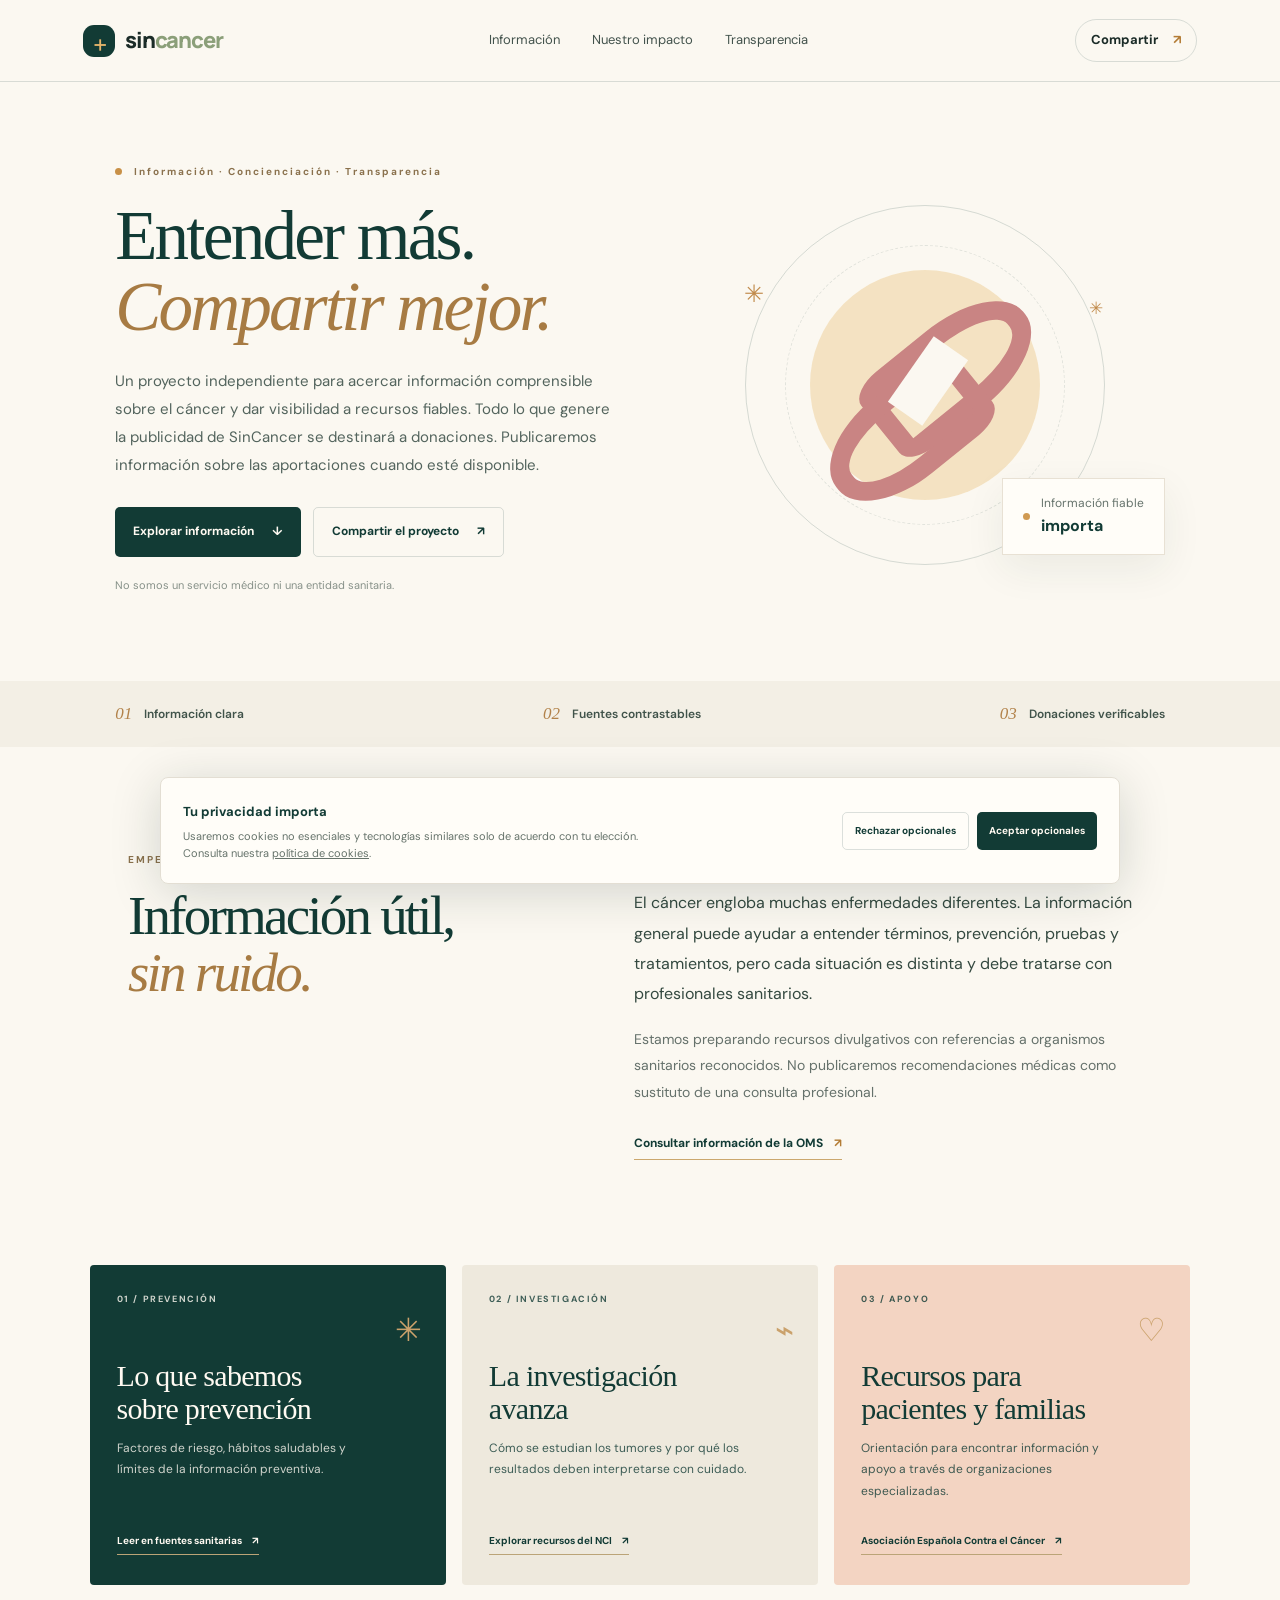
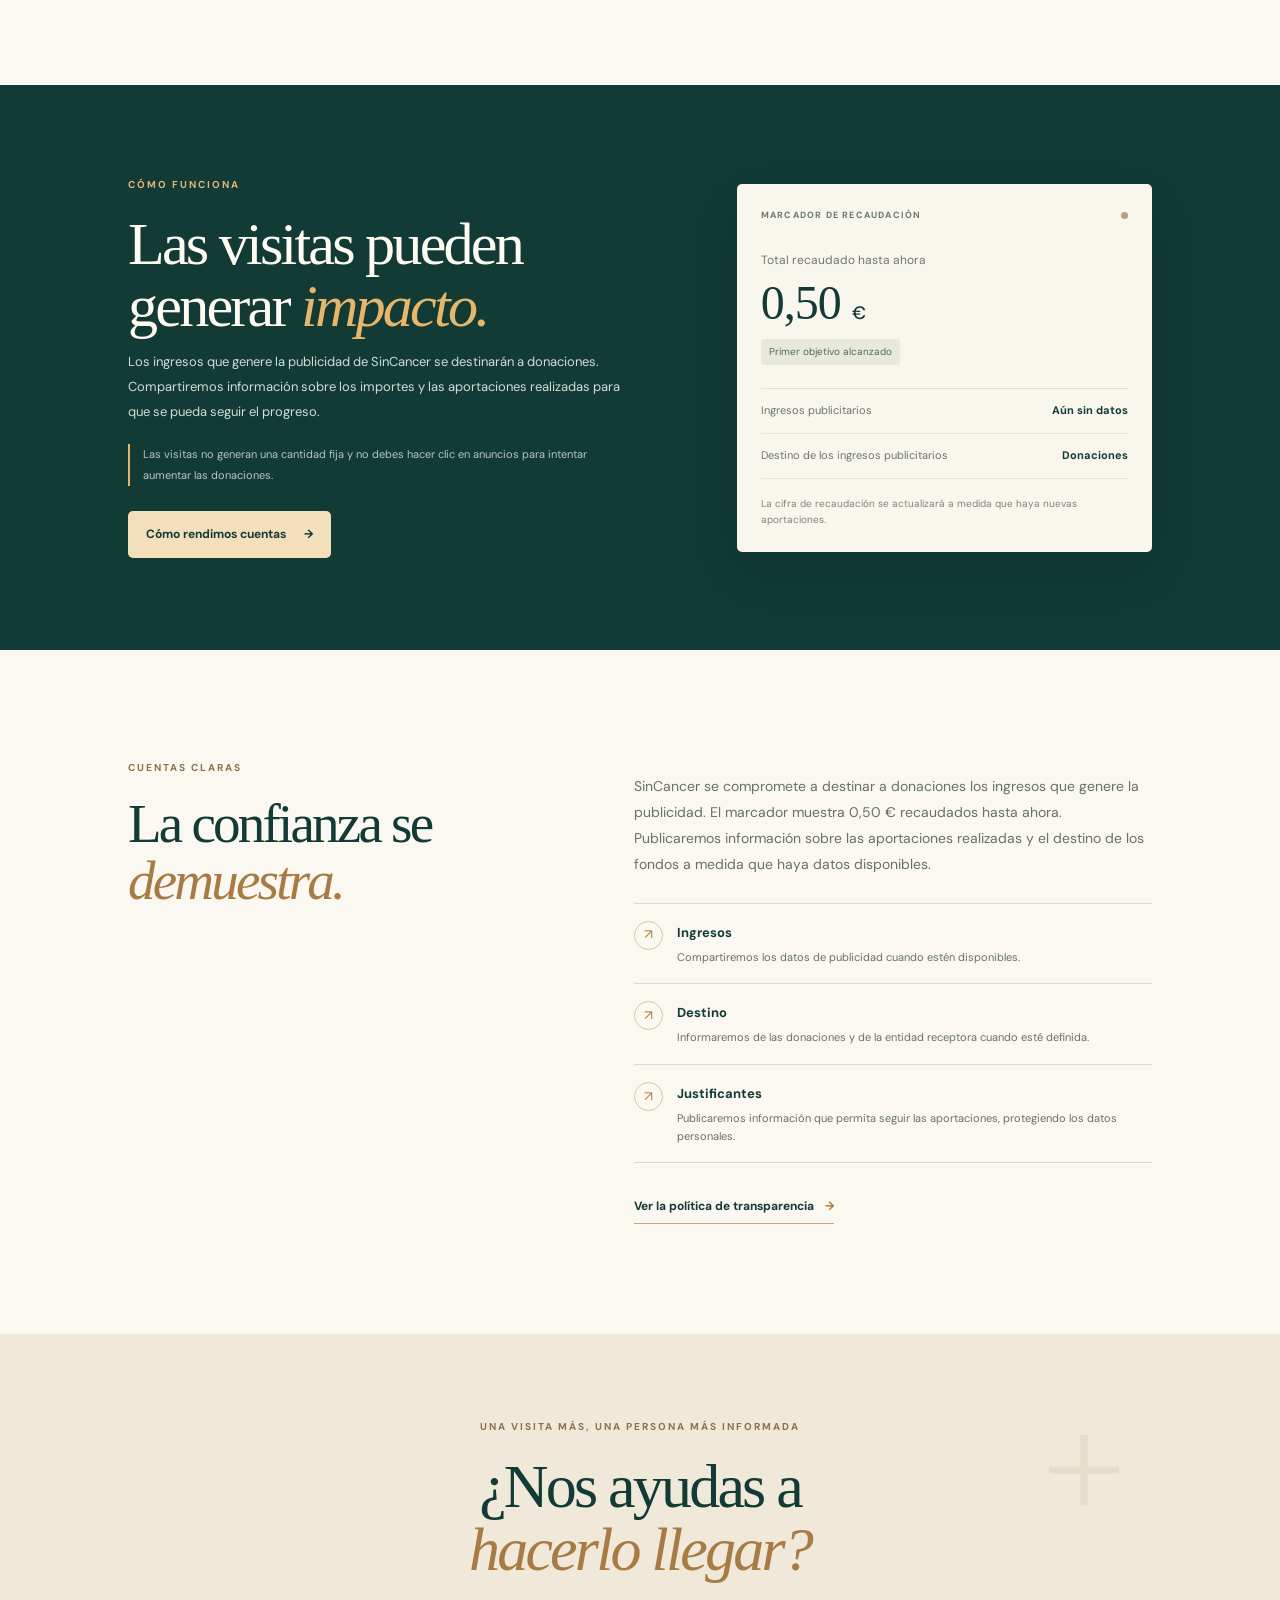
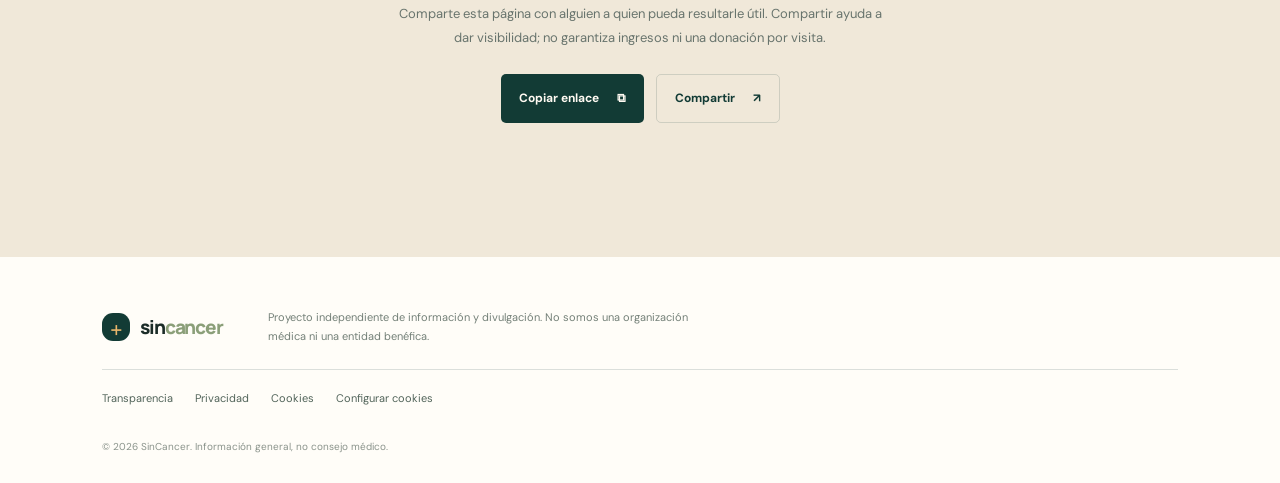
==== commit 1831a6e8: "Simplificar marcador de recaudación y aclarar compromiso publicitario" ====
--- a/index.html
+++ b/index.html
@@ -4,7 +4,7 @@
   <meta charset="utf-8">
   <meta name="viewport" content="width=device-width, initial-scale=1">
   <meta name="theme-color" content="#123b35">
-  <meta name="description" content="SinCancer comparte información clara sobre prevención, investigación y recursos relacionados con el cáncer. Parte de los ingresos publicitarios se destinará a donaciones, con información pública cuando existan aportaciones verificadas.">
+  <meta name="description" content="SinCancer comparte información clara sobre prevención, investigación y recursos relacionados con el cáncer. Los ingresos que genere la publicidad se destinarán a donaciones.">
   <meta property="og:type" content="website">
   <meta property="og:title" content="SinCancer — información que puede ayudar">
   <meta property="og:description" content="Información sobre el cáncer y un compromiso de transparencia con las donaciones.">
@@ -16,11 +16,7 @@
   <a class="skip-link" href="#contenido">Saltar al contenido</a>
   <header class="site-header">
     <a class="brand" href="#inicio" aria-label="SinCancer, inicio"><span class="brand-mark" aria-hidden="true">+</span><span>sin<span class="brand-accent">cancer</span></span></a>
-    <nav aria-label="Navegación principal">
-      <a href="#informacion">Información</a>
-      <a href="#impacto">Nuestro impacto</a>
-      <a href="#transparencia">Transparencia</a>
-    </nav>
+    <nav aria-label="Navegación principal"><a href="#informacion">Información</a><a href="#impacto">Nuestro impacto</a><a href="#transparencia">Transparencia</a></nav>
     <a class="header-cta" href="#compartir">Compartir <span aria-hidden="true">↗</span></a>
   </header>
   <main id="contenido">
@@ -28,32 +24,16 @@
       <div class="hero-copy">
         <p class="eyebrow"><span class="eyebrow-dot"></span> Información · Concienciación · Transparencia</p>
         <h1>Entender más.<br><em>Compartir mejor.</em></h1>
-        <p class="hero-intro">Un proyecto independiente para acercar información comprensible sobre el cáncer y dar visibilidad a recursos fiables. La publicidad de esta web puede generar ingresos; una parte se destinará a donaciones y publicaremos los datos verificables cuando estén disponibles.</p>
-        <div class="hero-actions">
-          <a class="button button-primary" href="#informacion">Explorar información <span aria-hidden="true">↓</span></a>
-          <button class="button button-secondary" id="share-hero" type="button">Compartir el proyecto <span aria-hidden="true">↗</span></button>
-        </div>
+        <p class="hero-intro">Un proyecto independiente para acercar información comprensible sobre el cáncer y dar visibilidad a recursos fiables. Todo lo que genere la publicidad de SinCancer se destinará a donaciones. Publicaremos información sobre las aportaciones cuando esté disponible.</p>
+        <div class="hero-actions"><a class="button button-primary" href="#informacion">Explorar información <span aria-hidden="true">↓</span></a><button class="button button-secondary" id="share-hero" type="button">Compartir el proyecto <span aria-hidden="true">↗</span></button></div>
         <p class="small-note">No somos un servicio médico ni una entidad sanitaria.</p>
       </div>
-      <div class="hero-art" aria-label="Ilustración decorativa de un lazo de concienciación">
-        <div class="art-orbit orbit-one"></div><div class="art-orbit orbit-two"></div><div class="art-sun"></div>
-        <div class="ribbon" aria-hidden="true"><span></span></div>
-        <div class="art-caption"><span class="caption-dot"></span><span>Información fiable<br><strong>importa</strong></span></div>
-        <span class="art-star star-one">✳</span><span class="art-star star-two">✳</span>
-      </div>
+      <div class="hero-art" aria-label="Ilustración decorativa de un lazo de concienciación"><div class="art-orbit orbit-one"></div><div class="art-orbit orbit-two"></div><div class="art-sun"></div><div class="ribbon" aria-hidden="true"><span></span></div><div class="art-caption"><span class="caption-dot"></span><span>Información fiable<br><strong>importa</strong></span></div><span class="art-star star-one">✳</span><span class="art-star star-two">✳</span></div>
     </section>
-    <section class="trust-strip" aria-label="Principios del proyecto">
-      <div><span class="strip-icon">01</span><span>Información clara</span></div>
-      <div><span class="strip-icon">02</span><span>Fuentes contrastables</span></div>
-      <div><span class="strip-icon">03</span><span>Donaciones verificables</span></div>
-    </section>
+    <section class="trust-strip" aria-label="Principios del proyecto"><div><span class="strip-icon">01</span><span>Información clara</span></div><div><span class="strip-icon">02</span><span>Fuentes contrastables</span></div><div><span class="strip-icon">03</span><span>Donaciones verificables</span></div></section>
     <section class="section intro-section" id="informacion">
       <div class="section-heading"><p class="eyebrow">EMPEZAR POR LO IMPORTANTE</p><h2>Información útil,<br><em>sin ruido.</em></h2></div>
-      <div class="intro-text">
-        <p>El cáncer engloba muchas enfermedades diferentes. La información general puede ayudar a entender términos, prevención, pruebas y tratamientos, pero cada situación es distinta y debe tratarse con profesionales sanitarios.</p>
-        <p>Estamos preparando recursos divulgativos con referencias a organismos sanitarios reconocidos. No publicaremos recomendaciones médicas como sustituto de una consulta profesional.</p>
-        <a class="text-link" href="https://www.who.int/es/health-topics/cancer" target="_blank" rel="noopener noreferrer">Consultar información de la OMS <span aria-hidden="true">↗</span></a>
-      </div>
+      <div class="intro-text"><p>El cáncer engloba muchas enfermedades diferentes. La información general puede ayudar a entender términos, prevención, pruebas y tratamientos, pero cada situación es distinta y debe tratarse con profesionales sanitarios.</p><p>Estamos preparando recursos divulgativos con referencias a organismos sanitarios reconocidos. No publicaremos recomendaciones médicas como sustituto de una consulta profesional.</p><a class="text-link" href="https://www.who.int/es/health-topics/cancer" target="_blank" rel="noopener noreferrer">Consultar información de la OMS <span aria-hidden="true">↗</span></a></div>
     </section>
     <section class="topics" aria-label="Temas informativos">
       <article class="topic-card topic-dark"><div class="topic-number">01 / PREVENCIÓN</div><div class="topic-symbol" aria-hidden="true">✳</div><h3>Lo que sabemos<br>sobre prevención</h3><p>Factores de riesgo, hábitos saludables y límites de la información preventiva.</p><a href="https://www.who.int/es/health-topics/cancer" target="_blank" rel="noopener noreferrer">Leer en fuentes sanitarias <span>↗</span></a></article>
@@ -61,47 +41,23 @@
       <article class="topic-card topic-peach"><div class="topic-number">03 / APOYO</div><div class="topic-symbol" aria-hidden="true">♡</div><h3>Recursos para<br>pacientes y familias</h3><p>Orientación para encontrar información y apoyo a través de organizaciones especializadas.</p><a href="https://www.contraelcancer.es/" target="_blank" rel="noopener noreferrer">Asociación Española Contra el Cáncer <span>↗</span></a></article>
     </section>
     <section class="impact-section" id="impacto">
-      <div class="impact-copy">
-        <p class="eyebrow eyebrow-light">CÓMO FUNCIONA</p><h2>Las visitas pueden<br>generar <em>impacto.</em></h2>
-        <p>La publicidad puede generar ingresos para mantener el proyecto. Nuestra intención es destinar una parte de los ingresos publicitarios netos a una organización que trabaje contra el cáncer y publicar justificantes de las aportaciones realizadas.</p>
-        <p class="impact-caveat">La primera aportación de 0,50 € se realizó con fondos personales, no con ingresos publicitarios de esta web. Visitar la web no equivale por sí solo a realizar una donación; no hagas clic en anuncios para intentar aumentar una donación.</p>
-        <a class="button button-cream" href="#transparencia">Cómo rendimos cuentas <span aria-hidden="true">→</span></a>
-      </div>
+      <div class="impact-copy"><p class="eyebrow eyebrow-light">CÓMO FUNCIONA</p><h2>Las visitas pueden<br>generar <em>impacto.</em></h2><p>Los ingresos que genere la publicidad de SinCancer se destinarán a donaciones. Compartiremos información sobre los importes y las aportaciones realizadas para que se pueda seguir el progreso.</p><p class="impact-caveat">Las visitas no generan una cantidad fija y no debes hacer clic en anuncios para intentar aumentar las donaciones.</p><a class="button button-cream" href="#transparencia">Cómo rendimos cuentas <span aria-hidden="true">→</span></a></div>
       <div class="impact-panel">
-        <div class="panel-top"><span>MARCADOR DE TRANSPARENCIA</span><span class="live-dot"></span></div>
-        <div class="metric-block"><p>Ingresos publicitarios registrados</p><div class="metric-value">— <small>€</small></div><span class="metric-status">Aún sin datos conectados</span></div>
+        <div class="panel-top"><span>MARCADOR DE RECAUDACIÓN</span><span class="live-dot"></span></div>
+        <div class="metric-block"><p>Total recaudado hasta ahora</p><div class="metric-value">0,50 <small>€</small></div><span class="metric-status">Primer objetivo alcanzado</span></div>
         <div class="metric-divider"></div>
-        <div class="metric-row"><span>Donaciones realizadas</span><strong>0,50 €</strong></div>
-        <div class="metric-row"><span>Origen de la aportación</span><strong>Fondos personales</strong></div>
-        <div class="metric-row"><span>Ingresos publicitarios</span><strong>Sin datos conectados</strong></div>
-        <div class="panel-foot">La aportación inicial se hizo con fondos personales y no procede de ingresos publicitarios de la web.</div>
+        <div class="metric-row"><span>Ingresos publicitarios</span><strong>Aún sin datos</strong></div>
+        <div class="metric-row"><span>Destino de los ingresos publicitarios</span><strong>Donaciones</strong></div>
+        <div class="panel-foot">La cifra de recaudación se actualizará a medida que haya nuevas aportaciones.</div>
       </div>
     </section>
     <section class="section transparency-section" id="transparencia">
       <div class="section-heading"><p class="eyebrow">CUENTAS CLARAS</p><h2>La confianza se<br><em>demuestra.</em></h2></div>
-      <div class="transparency-content">
-        <p>La primera aportación declarada es de 0,50 €, realizada con fondos personales. No procede de ingresos publicitarios de SinCancer. Publicaremos el porcentaje de ingresos destinado a futuras donaciones, el periodo contabilizado, la organización receptora y los justificantes correspondientes cuando estén disponibles.</p>
-        <div class="transparency-list">
-          <div><span class="check-mark">↗</span><span><strong>Ingresos</strong><small>Datos de publicidad cuando estén disponibles y puedan verificarse.</small></span></div>
-          <div><span class="check-mark">↗</span><span><strong>Destino</strong><small>Porcentaje, entidad beneficiaria y criterios de cálculo publicados claramente.</small></span></div>
-          <div><span class="check-mark">↗</span><span><strong>Justificantes</strong><small>Pruebas de las donaciones realizadas, protegiendo los datos personales.</small></span></div>
-        </div>
-        <a class="text-link" href="transparencia.html">Ver la política de transparencia <span aria-hidden="true">→</span></a>
-      </div>
+      <div class="transparency-content"><p>SinCancer se compromete a destinar a donaciones los ingresos que genere la publicidad. El marcador muestra 0,50 € recaudados hasta ahora. Publicaremos información sobre las aportaciones realizadas y el destino de los fondos a medida que haya datos disponibles.</p><div class="transparency-list"><div><span class="check-mark">↗</span><span><strong>Ingresos</strong><small>Compartiremos los datos de publicidad cuando estén disponibles.</small></span></div><div><span class="check-mark">↗</span><span><strong>Destino</strong><small>Informaremos de las donaciones y de la entidad receptora cuando esté definida.</small></span></div><div><span class="check-mark">↗</span><span><strong>Justificantes</strong><small>Publicaremos información que permita seguir las aportaciones, protegiendo los datos personales.</small></span></div></div><a class="text-link" href="transparencia.html">Ver la política de transparencia <span aria-hidden="true">→</span></a></div>
     </section>
-    <section class="share-section" id="compartir">
-      <div class="share-decoration" aria-hidden="true">+</div><p class="eyebrow">UNA VISITA MÁS, UNA PERSONA MÁS INFORMADA</p><h2>¿Nos ayudas a<br><em>hacerlo llegar?</em></h2>
-      <p>Comparte esta página con alguien a quien pueda resultarle útil. Compartir ayuda a dar visibilidad; no garantiza ingresos ni una donación por visita.</p>
-      <div class="share-actions"><button class="button button-primary" id="copy-link" type="button">Copiar enlace <span aria-hidden="true">⧉</span></button><button class="button button-secondary" id="native-share" type="button">Compartir <span aria-hidden="true">↗</span></button></div>
-      <p class="share-feedback" id="share-feedback" role="status" aria-live="polite"></p>
-    </section>
+    <section class="share-section" id="compartir"><div class="share-decoration" aria-hidden="true">+</div><p class="eyebrow">UNA VISITA MÁS, UNA PERSONA MÁS INFORMADA</p><h2>¿Nos ayudas a<br><em>hacerlo llegar?</em></h2><p>Comparte esta página con alguien a quien pueda resultarle útil. Compartir ayuda a dar visibilidad; no garantiza ingresos ni una donación por visita.</p><div class="share-actions"><button class="button button-primary" id="copy-link" type="button">Copiar enlace <span aria-hidden="true">⧉</span></button><button class="button button-secondary" id="native-share" type="button">Compartir <span aria-hidden="true">↗</span></button></div><p class="share-feedback" id="share-feedback" role="status" aria-live="polite"></p></section>
   </main>
-  <footer class="site-footer">
-    <a class="brand footer-brand" href="#inicio"><span class="brand-mark" aria-hidden="true">+</span><span>sin<span class="brand-accent">cancer</span></span></a>
-    <p>Proyecto independiente de información y divulgación. No somos una organización médica ni una entidad benéfica.</p>
-    <div class="footer-links"><a href="transparencia.html">Transparencia</a><a href="privacidad.html">Privacidad</a><a href="cookies.html">Cookies</a><button id="cookie-settings" type="button">Configurar cookies</button></div>
-    <small>© <span id="year"></span> SinCancer. Información general, no consejo médico.</small>
-  </footer>
+  <footer class="site-footer"><a class="brand footer-brand" href="#inicio"><span class="brand-mark" aria-hidden="true">+</span><span>sin<span class="brand-accent">cancer</span></span></a><p>Proyecto independiente de información y divulgación. No somos una organización médica ni una entidad benéfica.</p><div class="footer-links"><a href="transparencia.html">Transparencia</a><a href="privacidad.html">Privacidad</a><a href="cookies.html">Cookies</a><button id="cookie-settings" type="button">Configurar cookies</button></div><small>© <span id="year"></span> SinCancer. Información general, no consejo médico.</small></footer>
   <div class="cookie-banner" id="cookie-banner" hidden><div><strong>Tu privacidad importa</strong><p>Usaremos cookies no esenciales y tecnologías similares solo de acuerdo con tu elección. Consulta nuestra <a href="cookies.html">política de cookies</a>.</p></div><div class="cookie-actions"><button class="button button-secondary button-small" id="reject-cookies" type="button">Rechazar opcionales</button><button class="button button-primary button-small" id="accept-cookies" type="button">Aceptar opcionales</button></div></div>
   <script src="script.js" defer></script>
 </body>
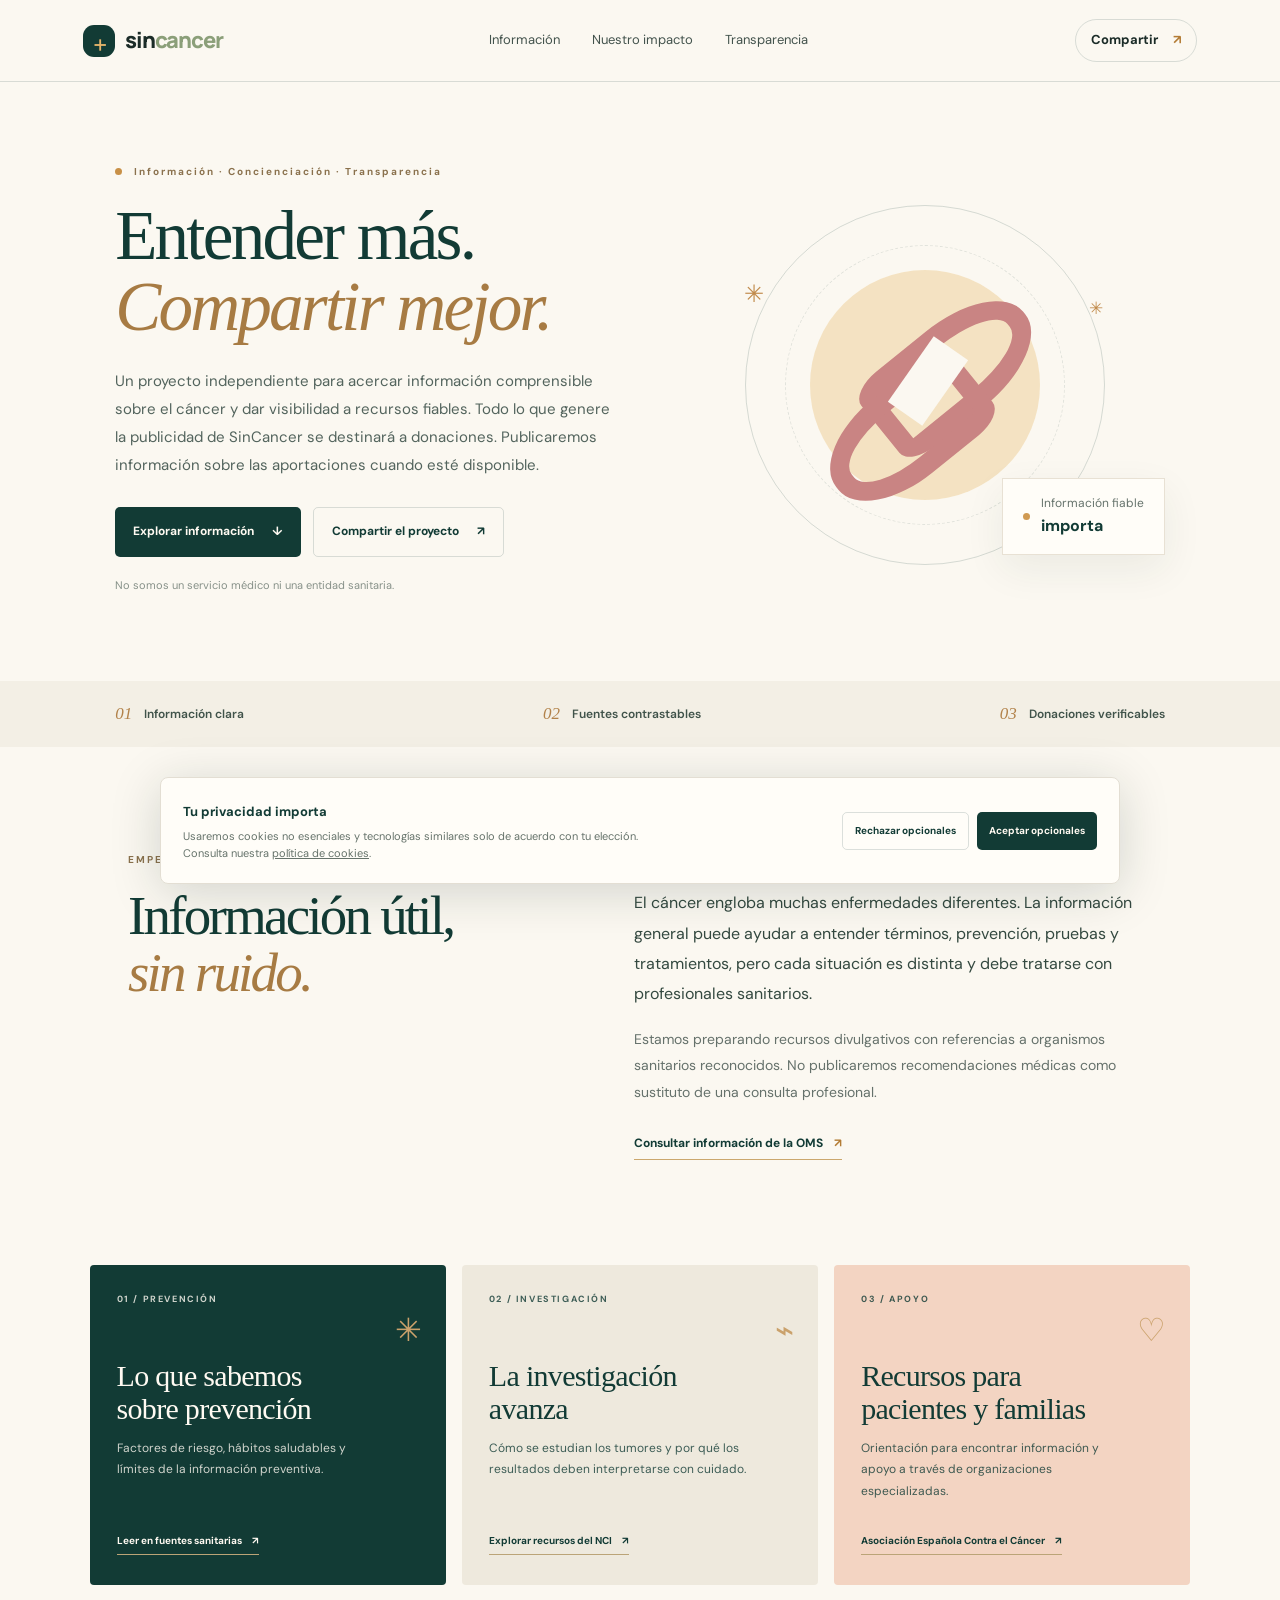
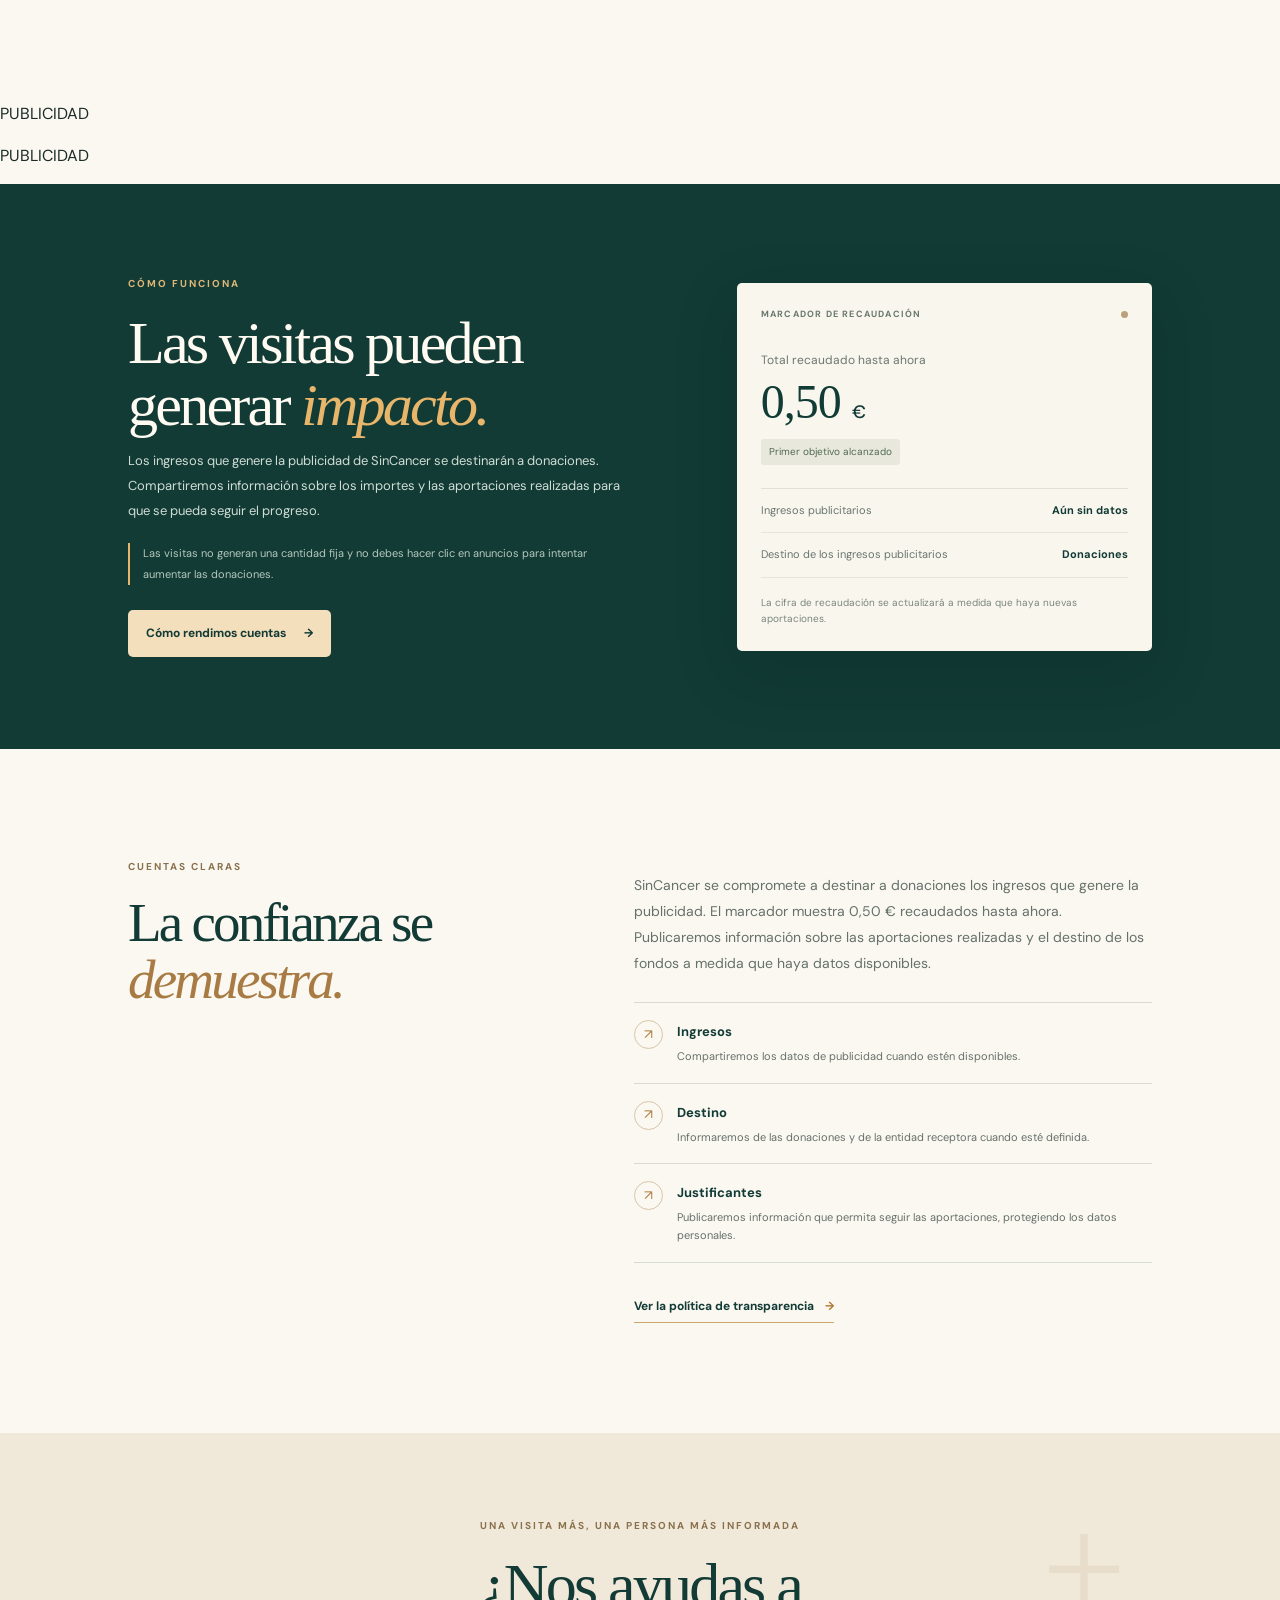
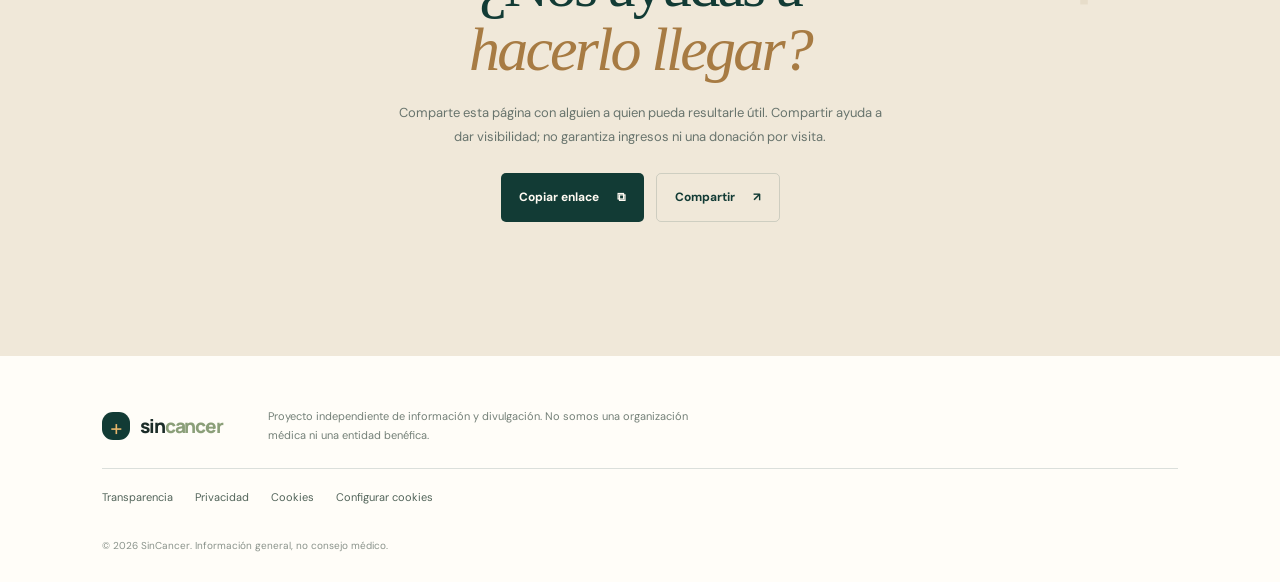
==== commit 503d73f0: "Add consent-gated advertising placements" ====
--- a/index.html
+++ b/index.html
@@ -40,6 +40,16 @@
       <article class="topic-card topic-light"><div class="topic-number">02 / INVESTIGACIÓN</div><div class="topic-symbol" aria-hidden="true">⌁</div><h3>La investigación<br>avanza</h3><p>Cómo se estudian los tumores y por qué los resultados deben interpretarse con cuidado.</p><a href="https://www.cancer.gov/espanol" target="_blank" rel="noopener noreferrer">Explorar recursos del NCI <span>↗</span></a></article>
       <article class="topic-card topic-peach"><div class="topic-number">03 / APOYO</div><div class="topic-symbol" aria-hidden="true">♡</div><h3>Recursos para<br>pacientes y familias</h3><p>Orientación para encontrar información y apoyo a través de organizaciones especializadas.</p><a href="https://www.contraelcancer.es/" target="_blank" rel="noopener noreferrer">Asociación Española Contra el Cáncer <span>↗</span></a></article>
     </section>
+
+    <section class="ad-section" aria-label="Publicidad">
+      <p class="ad-label">PUBLICIDAD</p>
+      <div class="ad-slot ad-300x250" data-ad="banner-300x250" aria-label="Espacio publicitario"></div>
+    </section>
+    <section class="ad-section ad-wide" aria-label="Publicidad">
+      <p class="ad-label">PUBLICIDAD</p>
+      <div class="ad-slot ad-728x90" data-ad="banner-728x90" aria-label="Espacio publicitario"></div>
+      <div class="ad-slot ad-320x50" data-ad="banner-320x50" aria-label="Espacio publicitario"></div>
+    </section>
     <section class="impact-section" id="impacto">
       <div class="impact-copy"><p class="eyebrow eyebrow-light">CÓMO FUNCIONA</p><h2>Las visitas pueden<br>generar <em>impacto.</em></h2><p>Los ingresos que genere la publicidad de SinCancer se destinarán a donaciones. Compartiremos información sobre los importes y las aportaciones realizadas para que se pueda seguir el progreso.</p><p class="impact-caveat">Las visitas no generan una cantidad fija y no debes hacer clic en anuncios para intentar aumentar las donaciones.</p><a class="button button-cream" href="#transparencia">Cómo rendimos cuentas <span aria-hidden="true">→</span></a></div>
       <div class="impact-panel">
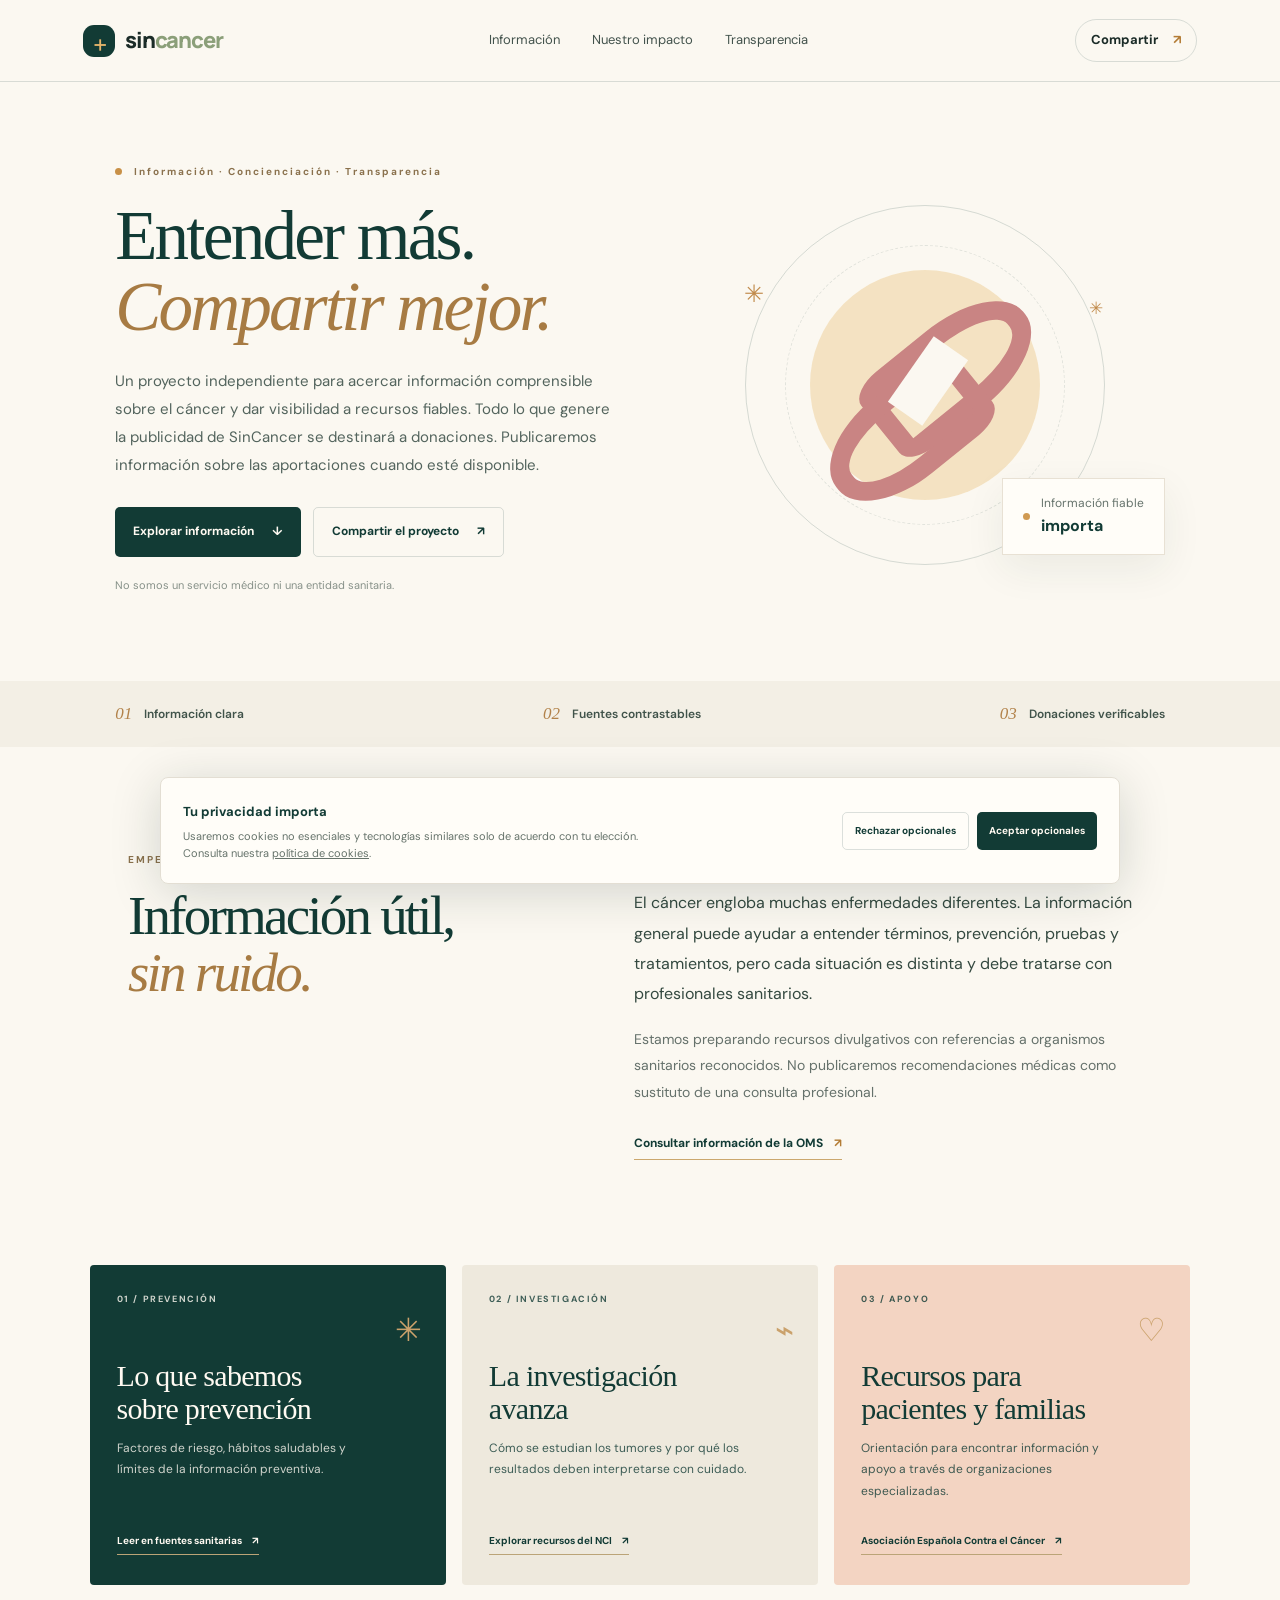
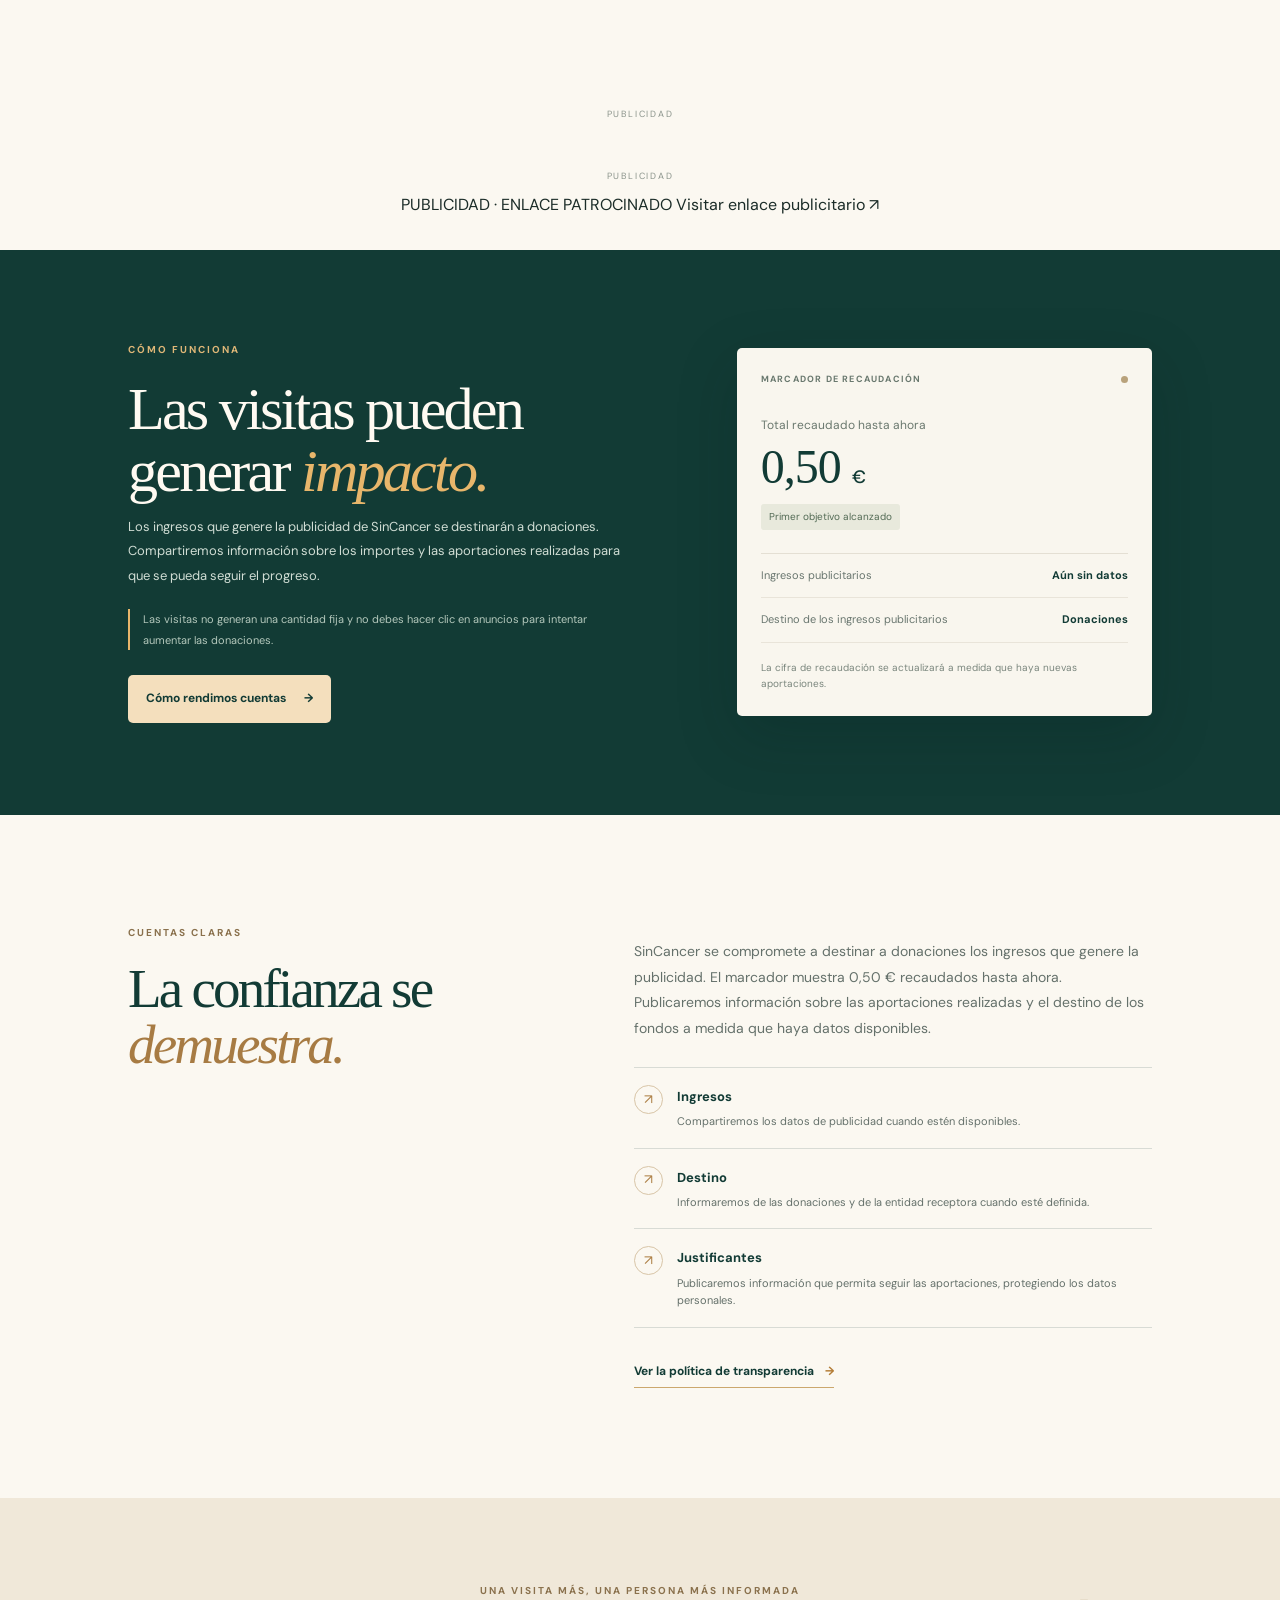
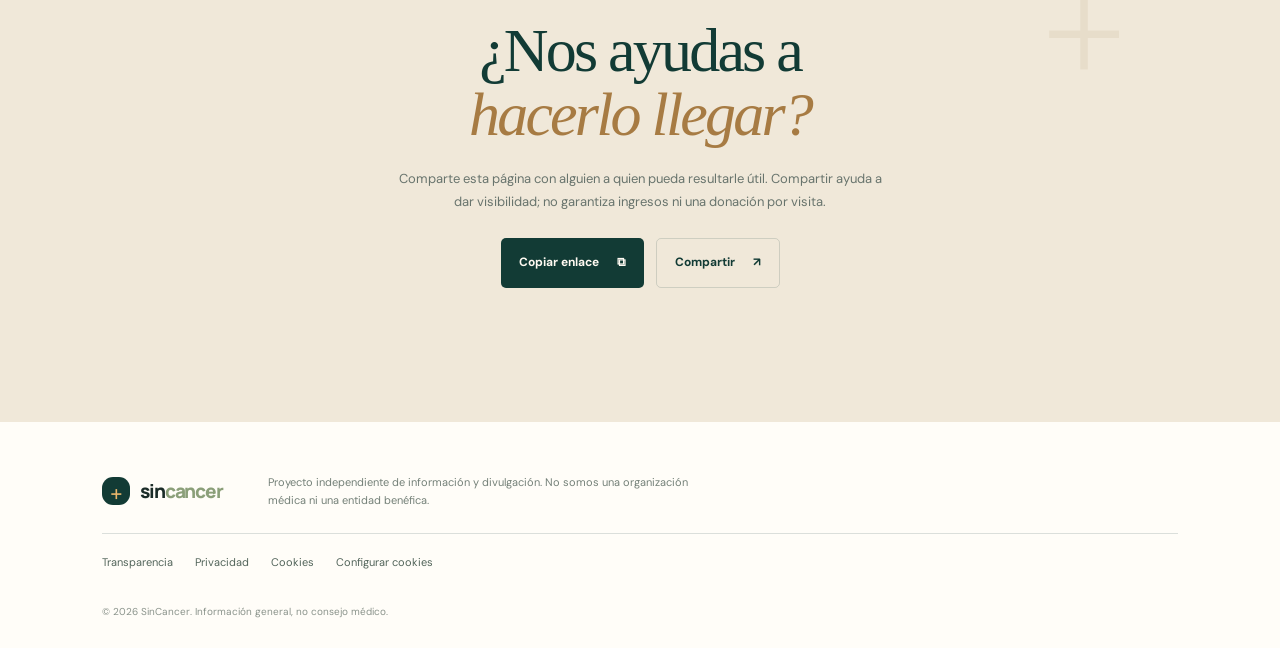
==== commit 4a988305: "Add native ad unit and clearly labeled smartlink" ====
--- a/index.html
+++ b/index.html
@@ -49,6 +49,11 @@
       <p class="ad-label">PUBLICIDAD</p>
       <div class="ad-slot ad-728x90" data-ad="banner-728x90" aria-label="Espacio publicitario"></div>
       <div class="ad-slot ad-320x50" data-ad="banner-320x50" aria-label="Espacio publicitario"></div>
+      <div class="ad-slot ad-native" id="native-ad-slot" aria-label="Publicidad"></div>
+      <div class="smartlink-box" aria-label="Publicidad">
+        <span>PUBLICIDAD · ENLACE PATROCINADO</span>
+        <a href="https://www.profitableratecpmnetwork.com/vtpmjm7xn?key=1a302b22acf124ab07d482bc7db8486a" target="_blank" rel="nofollow sponsored noopener noreferrer">Visitar enlace publicitario ↗</a>
+      </div>
     </section>
     <section class="impact-section" id="impacto">
       <div class="impact-copy"><p class="eyebrow eyebrow-light">CÓMO FUNCIONA</p><h2>Las visitas pueden<br>generar <em>impacto.</em></h2><p>Los ingresos que genere la publicidad de SinCancer se destinarán a donaciones. Compartiremos información sobre los importes y las aportaciones realizadas para que se pueda seguir el progreso.</p><p class="impact-caveat">Las visitas no generan una cantidad fija y no debes hacer clic en anuncios para intentar aumentar las donaciones.</p><a class="button button-cream" href="#transparencia">Cómo rendimos cuentas <span aria-hidden="true">→</span></a></div>
--- a/styles.css
+++ b/styles.css
@@ -2,3 +2,13 @@
 :root{--green:#123b35;--green2:#1d5148;--cream:#fbf8f1;--paper:#f3efe5;--peach:#f3d4c2;--gold:#e8b66b;--ink:#1b2c28;--muted:#64716b;--line:rgba(18,59,53,.15);--serif:Georgia,'Times New Roman',serif}
 *{box-sizing:border-box}html{scroll-behavior:smooth;scroll-padding-top:90px}body{margin:0;background:var(--cream);color:var(--ink);font-family:'DM Sans',Arial,sans-serif;line-height:1.6}a{color:inherit;text-decoration:none}button{font:inherit;cursor:pointer}.skip-link{position:absolute;left:-9999px;top:8px;background:#fff;padding:10px;z-index:20}.skip-link:focus{left:8px}.site-header{height:82px;padding:0 6.5%;display:flex;align-items:center;justify-content:space-between;border-bottom:1px solid var(--line);background:rgba(251,248,241,.94);position:sticky;top:0;z-index:10;backdrop-filter:blur(12px)}.brand{display:inline-flex;align-items:center;gap:10px;font-family:Manrope,sans-serif;font-size:22px;font-weight:800;letter-spacing:-1.2px}.brand-mark{display:grid;place-items:center;width:32px;height:32px;background:var(--green);color:var(--gold);border-radius:11px;font-size:25px;font-weight:500}.brand-accent{color:#8b9f79}.site-header nav{display:flex;gap:32px;font-size:13px;color:#43534d}.site-header nav a:hover,.footer-links a:hover{color:#b37c35}.header-cta{border:1px solid var(--line);padding:10px 15px;border-radius:30px;font-size:13px;font-weight:700}.header-cta span{margin-left:12px;color:#b37c35}.hero{min-height:590px;padding:82px 9% 76px;display:grid;grid-template-columns:1.05fr .95fr;align-items:center;gap:4%;overflow:hidden}.hero-copy{max-width:590px}.eyebrow{font-size:10px;letter-spacing:2px;font-weight:700;color:#8a714d;margin:0 0 20px}.eyebrow-dot,.caption-dot,.live-dot{display:inline-block;width:7px;height:7px;border-radius:50%;background:#c89047;margin-right:8px}.hero h1,.section h2,.impact-section h2,.share-section h2{font:500 clamp(48px,5.4vw,76px)/1.03 var(--serif);letter-spacing:-2.8px;margin:0;color:var(--green)}h1 em,h2 em{font-weight:400;color:#a77b43}.hero-intro{max-width:500px;color:#53645d;font-size:15px;line-height:1.85;margin:26px 0 28px}.hero-actions,.share-actions{display:flex;gap:12px;flex-wrap:wrap}.button{border:0;border-radius:5px;padding:14px 18px;display:inline-flex;align-items:center;justify-content:center;gap:18px;font-size:12px;font-weight:700;transition:transform .2s,background .2s}.button:hover{transform:translateY(-2px)}.button-primary{background:var(--green);color:#fffaf2}.button-primary:hover{background:var(--green2)}.button-secondary{background:transparent;border:1px solid var(--line);color:var(--green)}.button-secondary:hover{background:#f0eadf}.small-note{font-size:11px;color:#879189;margin-top:20px}.hero-art{height:390px;position:relative;display:grid;place-items:center}.art-orbit{position:absolute;border:1px solid rgba(18,59,53,.16);border-radius:50%;width:360px;height:360px}.orbit-two{width:280px;height:280px;border-style:dashed;opacity:.7}.art-sun{position:absolute;width:230px;height:230px;border-radius:50%;background:#f1d7a9;opacity:.65}.ribbon{position:relative;width:112px;height:240px;transform:rotate(37deg);z-index:2}.ribbon:before,.ribbon:after{content:"";position:absolute;left:22px;top:0;width:55px;height:145px;border:20px solid #c98483;border-radius:48% 48% 18% 18%;transform:rotate(14deg);background:transparent}.ribbon:after{left:22px;top:83px;height:135px;transform:rotate(194deg);border-color:#c98483}.ribbon span{position:absolute;left:35px;top:75px;width:42px;height:80px;background:var(--cream);z-index:2;transform:rotate(-2deg)}.art-caption{position:absolute;right:0;bottom:25px;background:#fffdf8;box-shadow:0 14px 40px #183b3012;border:1px solid #e8e1d4;padding:15px 20px;display:flex;align-items:center;font-size:12px;color:#66736c;gap:3px;z-index:3}.art-caption strong{color:var(--green);font-size:16px}.caption-dot{background:#d09a52}.art-star{position:absolute;color:#c18b4c;font-size:24px}.star-one{left:12%;top:22%}.star-two{right:13%;top:27%;font-size:17px}.trust-strip{background:var(--paper);padding:23px 9%;display:flex;justify-content:space-between;gap:20px}.trust-strip>div{display:flex;align-items:center;gap:12px;font-size:12px;font-weight:600;color:#40534a}.strip-icon{font:italic 17px var(--serif);color:#b2824a}.section{padding:105px 10%;display:grid;grid-template-columns:.9fr 1.1fr;gap:8%;align-items:start}.section h2{font-size:clamp(40px,4.3vw,58px)}.intro-text{padding-top:20px;max-width:590px;color:#65716b;font-size:14px;line-height:1.9}.intro-text p:first-child{color:#344940;font-size:16px}.text-link{display:inline-block;margin-top:12px;color:var(--green);font-size:12px;font-weight:700;border-bottom:1px solid #cba76d;padding-bottom:5px}.text-link span{margin-left:8px;color:#b37c35}.topics{padding:0 7% 100px;display:grid;grid-template-columns:repeat(3,1fr);gap:16px}.topic-card{padding:27px 27px 30px;min-height:320px;position:relative;display:flex;flex-direction:column;align-items:flex-start;border-radius:4px}.topic-dark{background:var(--green);color:#fffaf2}.topic-light{background:#eee9dd;color:var(--green)}.topic-peach{background:var(--peach);color:var(--green)}.topic-number{font-size:9px;letter-spacing:1.6px;font-weight:700;opacity:.8}.topic-symbol{position:absolute;right:24px;top:40px;font-size:32px;color:#caa16b}.topic-card h3{font:500 30px/1.1 var(--serif);letter-spacing:-.7px;margin:52px 0 13px}.topic-card p{font-size:12px;line-height:1.8;opacity:.8;max-width:260px;margin:0 0 24px}.topic-card a{font-size:10px;font-weight:700;margin-top:auto;border-bottom:1px solid #bba477;padding-bottom:5px}.topic-card a span{margin-left:8px}.impact-section{background:var(--green);color:#f9f4e9;padding:92px 10%;display:grid;grid-template-columns:1fr .82fr;gap:10%;align-items:center}.eyebrow-light{color:#dfb777}.impact-section h2{color:#fffaf2;font-size:clamp(42px,4.7vw,62px)}.impact-section h2 em{color:#e8b66b}.impact-copy>p:not(.eyebrow){font-size:13px;line-height:1.9;color:#d0ddd4;max-width:520px}.impact-caveat{font-size:11px!important;color:#b4c8bc!important;border-left:2px solid #e8b66b;padding-left:13px;margin:20px 0 25px}.button-cream{background:#f4dfbd;color:var(--green)}.impact-panel{background:#f9f6ee;color:var(--green);padding:24px;border-radius:5px;box-shadow:0 20px 60px #071f1b35}.panel-top{display:flex;justify-content:space-between;align-items:center;font-size:9px;letter-spacing:1.2px;font-weight:700;color:#69786e}.live-dot{margin:0;background:#b9a27b}.metric-block{padding:29px 0 23px}.metric-block p{font-size:12px;color:#6a786e;margin:0 0 6px}.metric-value{font:500 48px/1.1 var(--serif);letter-spacing:-1px}.metric-value small{font:500 18px 'DM Sans',sans-serif}.metric-status{display:inline-block;margin-top:10px;padding:5px 8px;background:#e8e9dc;border-radius:3px;font-size:10px;color:#526a54}.metric-divider{height:1px;background:#e4dfd3}.metric-row{display:flex;justify-content:space-between;gap:15px;padding:13px 0;border-bottom:1px solid #e9e4d9;font-size:11px}.metric-row span{color:#69766f}.metric-row strong{font-weight:700}.panel-foot{font-size:10px;color:#7a867d;line-height:1.6;margin-top:17px}.transparency-section{padding-top:110px;padding-bottom:110px}.transparency-content{max-width:590px;color:#65716b;font-size:14px;line-height:1.85}.transparency-list{margin:25px 0 20px;border-top:1px solid var(--line)}.transparency-list>div{display:flex;gap:14px;padding:17px 0;border-bottom:1px solid var(--line)}.check-mark{width:29px;height:29px;flex:0 0 29px;border:1px solid #d8c5a7;border-radius:50%;display:grid;place-items:center;color:#ad8047}.transparency-list strong,.transparency-list small{display:block}.transparency-list strong{color:var(--green);font-size:13px}.transparency-list small{font-size:11px;line-height:1.6;margin-top:4px}.share-section{text-align:center;background:#f0e8d9;padding:85px 20px 90px;position:relative;overflow:hidden}.share-decoration{position:absolute;right:12%;top:15px;font-size:150px;color:#dfd3bd;font-family:var(--serif);opacity:.5}.share-section .eyebrow{position:relative}.share-section h2{position:relative;font-size:clamp(43px,5vw,62px)}.share-section>p:not(.eyebrow):not(.share-feedback){max-width:500px;margin:20px auto 25px;font-size:13px;line-height:1.8;color:#68746d}.share-actions{justify-content:center}.share-feedback{min-height:20px;font-size:12px;color:var(--green)}.site-footer{padding:40px 8% 28px;display:grid;grid-template-columns:auto 1fr;gap:12px 45px;align-items:center;background:#fffdf8}.footer-brand{font-size:19px}.footer-brand .brand-mark{width:28px;height:28px;font-size:22px}.site-footer>p{max-width:430px;font-size:11px;line-height:1.7;color:#748078}.footer-links{grid-column:1/-1;display:flex;gap:22px;flex-wrap:wrap;padding:20px 0;border-top:1px solid var(--line);font-size:11px;color:#52645a}.footer-links button{background:none;border:0;padding:0;color:inherit;font-size:11px}.site-footer>small{grid-column:1/-1;color:#8a938b;font-size:10px}.cookie-banner{position:fixed;z-index:30;bottom:16px;left:16px;right:16px;max-width:960px;margin:auto;background:#fffdf8;box-shadow:0 8px 50px #0b241f2b;border:1px solid #e3ded3;border-radius:8px;padding:20px 22px;display:flex;align-items:center;justify-content:space-between;gap:20px}.cookie-banner[hidden]{display:none}.cookie-banner strong{font-size:13px;color:var(--green)}.cookie-banner p{margin:4px 0 0;font-size:11px;color:#66736b;max-width:500px}.cookie-banner p a{text-decoration:underline}.cookie-actions{display:flex;gap:8px;flex-wrap:wrap}.button-small{padding:10px 12px;font-size:10px}
 @media(max-width:800px){.site-header{height:70px;padding:0 5%}.site-header nav{display:none}.hero{padding:58px 7% 55px;grid-template-columns:1fr;gap:15px}.hero h1{font-size:58px}.hero-art{height:300px;max-width:500px;width:100%;margin:auto}.art-orbit{width:280px;height:280px}.orbit-two{width:220px;height:220px}.art-sun{width:180px;height:180px}.ribbon{transform:scale(.8) rotate(37deg)}.trust-strip{padding:20px 7%;flex-wrap:wrap;justify-content:flex-start;gap:15px 25px}.section{padding:75px 7%;grid-template-columns:1fr;gap:25px}.intro-text{padding-top:0}.topics{padding:0 5% 70px;grid-template-columns:1fr;gap:12px}.topic-card{min-height:260px}.topic-card h3{margin-top:35px}.impact-section{padding:70px 7%;grid-template-columns:1fr;gap:35px}.transparency-section{padding-top:75px;padding-bottom:75px}.site-footer{padding:32px 6%;grid-template-columns:1fr;gap:10px}.site-footer>p{margin:0}.footer-links{grid-column:auto;gap:15px}.site-footer>small{grid-column:auto}.cookie-banner{align-items:flex-start;flex-direction:column}.cookie-actions{width:100%}.cookie-actions .button{flex:1}}@media(max-width:420px){.brand{font-size:19px}.header-cta{font-size:11px;padding:8px 10px}.hero h1{font-size:48px}.hero-intro{font-size:14px}.hero-actions .button{width:100%}.trust-strip>div{font-size:11px}.cookie-actions{flex-direction:column}.cookie-actions .button{width:100%}}@media(prefers-reduced-motion:reduce){html{scroll-behavior:auto}*,*:before,*:after{transition:none!important;animation:none!important}}
+
+/* Espacios publicitarios: no se muestran hasta aceptar cookies opcionales. */
+.ad-section{padding:22px 16px 34px;text-align:center;background:var(--cream)}
+.ad-label{font-size:9px;letter-spacing:1.8px;color:#8a938b;margin:0 0 9px}
+.ad-slot{margin:0 auto;display:flex;justify-content:center;align-items:center;max-width:100%;overflow:hidden}
+.ad-300x250{width:300px;min-height:0}
+.ad-728x90{width:728px}
+.ad-320x50{width:320px;display:none}
+.ad-wide{padding-top:4px;padding-bottom:32px}
+@media(max-width:600px){.ad-728x90{display:none}.ad-320x50{display:flex;width:320px}.ad-section{padding-left:10px;padding-right:10px}}
